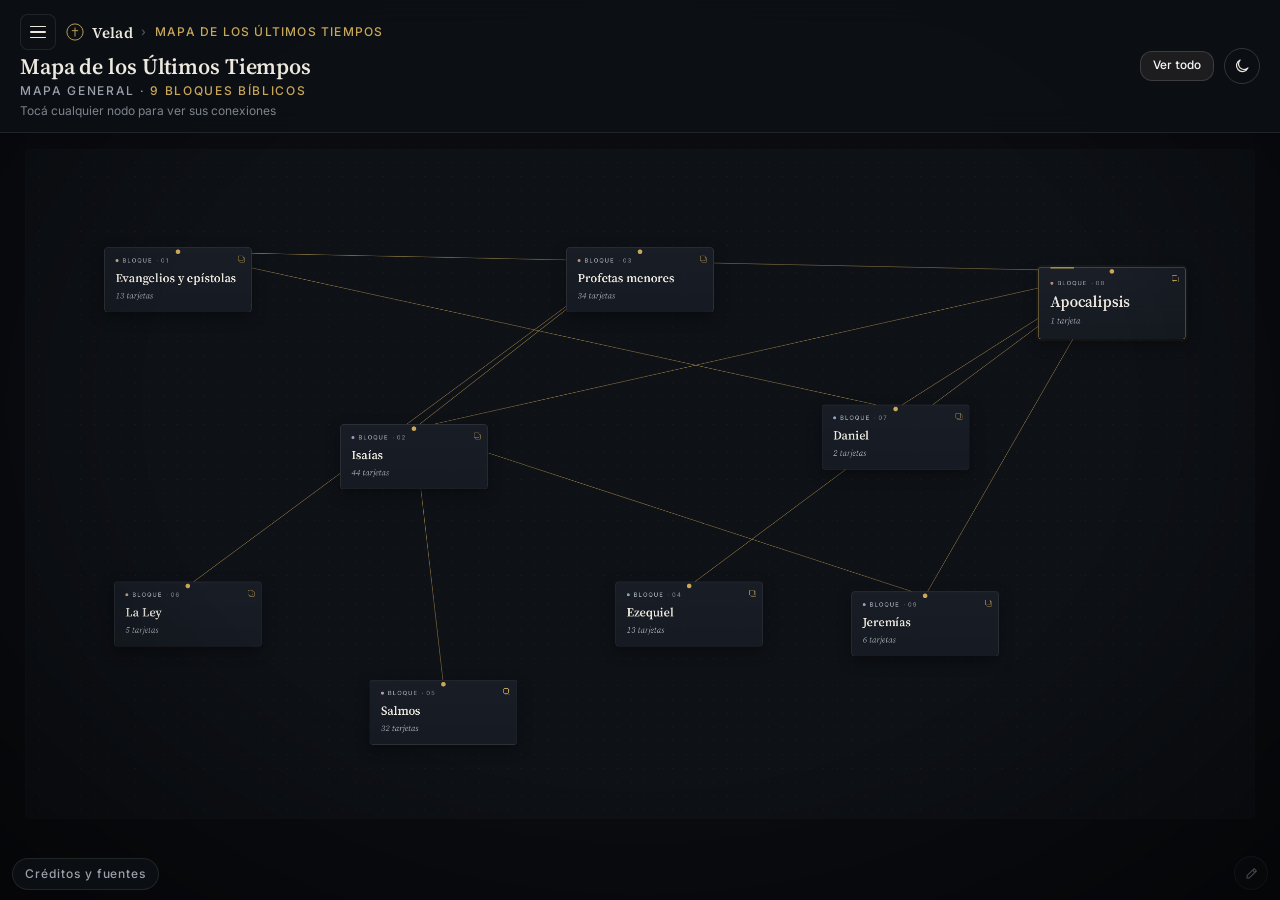
==== index.html @ 84522e18 "Tema medio en marrón suave" ====
<!DOCTYPE html><html lang="es"><head>
    <meta charset="utf-8"/>
    <meta name="viewport" content="width=device-width, initial-scale=1, viewport-fit=cover"/>
    <title>Velad: Mapa de los Últimos Tiempos</title>
    <meta name="description" content="Mapa de investigación bíblica de los últimos tiempos: Mateo 24, Daniel, Zacarías y Apocalipsis, con lugares, fotos e hilos que los conectan."/>
    <meta property="og:title" content="Velad: Mapa de los Últimos Tiempos"/>
    <meta property="og:description" content="Mapa de investigación bíblica de los últimos tiempos: Mateo 24, Daniel, Zacarías y Apocalipsis."/>
    <meta property="og:image" content="https://augustodichuk-misio.github.io/Velad/og.jpg"/>
    <meta property="og:type" content="website"/>
    <meta property="og:url" content="https://augustodichuk-misio.github.io/Velad/"/>
    <meta property="og:image:width" content="1200"/>
    <meta property="og:image:height" content="675"/>
    <meta name="twitter:card" content="summary_large_image"/>
    <meta name="twitter:title" content="Velad: Mapa de los Últimos Tiempos"/>
    <meta name="twitter:image" content="https://augustodichuk-misio.github.io/Velad/og.jpg"/>
    <link rel="preconnect" href="https://fonts.googleapis.com"/>
    <link rel="preconnect" href="https://fonts.gstatic.com" crossorigin=""/>
    <link rel="stylesheet" href="https://fonts.googleapis.com/css2?family=Geist:wght@400;500;600&amp;family=Geist+Mono:wght@400&amp;display=swap"/>
    <link rel="stylesheet" href="https://fonts.googleapis.com/css2?family=Source+Serif+4:ital,opsz,wght@0,8..60,400;0,8..60,600;1,8..60,400&amp;family=Inter:wght@400;500;600&amp;display=swap"/>
    <link rel="stylesheet" href="css/app.css?v=8"/>
    <link rel="stylesheet" href="css/edit.css?v=8"/>
  <script>try{var t=localStorage.getItem("velad-tema");if(t==="medio"||t==="claro")document.documentElement.setAttribute("data-velad",t);}catch(e){}</script>
  </head>
  <body>
    <img src="og.jpg" alt="Velad: Mapa de los Últimos Tiempos" width="1200" height="675" style="position:absolute;width:1px;height:1px;opacity:0;pointer-events:none;overflow:hidden;clip:rect(0 0 0 0)" aria-hidden="true"/>
    <div class="page" id="top">
      <main class="main">
        <header class="x-hud">
          <div class="x-hud__id">
            <div class="x-hud__row">
            <button class="x-burger" type="button" id="menu-btn" aria-label="Abrir menú" aria-expanded="false" aria-controls="menu"><span></span><span></span><span></span></button>
            <nav class="x-crumbs" id="crumbs" aria-label="Ruta de mapas"></nav>
            </div>
            <h1 id="exp-title">Los últimos tiempos</h1>
            <p class="x-hud__label" id="exp-label">Mapa general</p>
            <p class="x-hint">Tocá cualquier nodo para ver sus conexiones</p>
          </div>
          <div class="x-hud__act">
            <button class="btn" type="button" id="up" hidden="">↑ Subir</button>
            <div class="x-stack">
            <div class="x-switch" role="group" aria-label="Vista" id="vista" hidden="">
              <button class="x-vw" type="button" data-view="board" aria-pressed="true">Tablero</button>
              <button class="x-vw" type="button" data-view="route" aria-pressed="false">Recorrido</button>
            </div>
            </div>
            <button class="btn" type="button" id="leer" hidden="" aria-pressed="false">Desglose</button>
            <button class="btn" type="button" id="orden" hidden="" title="Volver las tarjetas a su lugar original">↺ Orden original</button>
            <button class="btn" type="button" id="reset">Ver todo</button>
            <button class="x-theme" type="button" id="tema" aria-label="Cambiar tema"></button>
          </div>
        </header>

        <div class="x-view" id="view" aria-label="Tablero de investigación: Mateo 24">
          <div class="x-board" id="board">
            <svg class="x-strings" id="strings" aria-hidden="true"></svg>
            <svg class="x-pins" id="pins" aria-hidden="true"></svg>
            <div class="x-set" id="set-gen" hidden=""></div>
          </div>
        </div>

        <section class="x-route" id="route" hidden="" aria-label="Recorrido geográfico">
          <div class="x-rmap" id="rmap">
            <svg class="x-geo" id="rgeo" aria-hidden="true" preserveAspectRatio="none"></svg>
            <svg class="x-ink" id="rink" aria-hidden="true"></svg>
            <p class="x-attr"><a href="https://www.openbible.info/geo/" rel="noopener" target="_blank">Ubicaciones: OpenBible.info · CC BY 4.0</a><span aria-hidden="true">·</span><button type="button" data-credits="">Créditos</button></p>
          </div>
          <article class="x-rcard" id="rcard" aria-live="polite">
            <div class="x-rcard__top">
              <p class="x-rcard__count" id="r-count">Parada 1 de 6</p>
              <div class="x-rdots" id="r-dots" aria-hidden="true"></div>
            </div>
            <div class="x-rcard__scroll" id="r-scroll">
              <figure class="x-rcard__fig" id="r-fig">
                <img data-k="templo_s.jpg" src="img/templo_s.jpg" alt="Maqueta del Segundo Templo en el Museo de Israel" hidden=""/>
                <img data-k="olivos_s.jpg" src="img/olivos_s.jpg" alt="Vista desde el Monte de los Olivos sobre el Monte del Templo" hidden=""/>
                <img data-k="pella_s.jpg" src="img/pella_s.jpg" alt="Ruinas de Pella, Jordania" hidden=""/>
                <img data-k="titus_s.jpg" src="img/titus_s.jpg" alt="Arco de Tito en Roma" hidden=""/>
                <img data-k="olivos2_s.jpg" src="img/olivos2_s.jpg" alt="Ladera del Monte de los Olivos" hidden=""/>
                <img data-k="ob_jerusalem.jpg" src="img/ob_jerusalem.jpg" alt="Vista aérea del Monte del Templo, Jerusalén" hidden=""/>
                <img data-k="ob_judea-1.jpg" src="img/ob_judea-1.jpg" alt="Serranía de los montes de Judea" hidden=""/>
                <img data-k="ob_mount-of-olives.jpg" src="img/ob_mount-of-olives.jpg" alt="Monte de los Olivos, Jerusalén" hidden=""/>
                <img data-k="ob_patmos.jpg" src="img/ob_patmos.jpg" alt="Skala, el puerto de Patmos" hidden=""/>
                <img data-k="ob_euphrates.jpg" src="img/ob_euphrates.jpg" alt="El río Éufrates" hidden=""/>
                <img data-k="ob_megiddo.jpg" src="img/ob_megiddo.jpg" alt="Tel Meguido sobre el valle de Jezreel" hidden=""/>
                <img data-k="ob_mount-zion.jpg" src="img/ob_mount-zion.jpg" alt="Monte Sion visto desde Abu Tor" hidden=""/>
                <img data-k="ob_babylon-1.jpg" src="img/ob_babylon-1.jpg" alt="Puerta de Ishtar de Babilonia en el Museo de Pérgamo" hidden=""/>
                <img data-k="ob_susa.jpg" src="img/ob_susa.jpg" alt="Fundamentos del palacio de Darío en Susa" hidden=""/>
                <img data-k="ob_persia.jpg" src="img/ob_persia.jpg" alt="Ruinas de Persépolis" hidden=""/>
                <img data-k="ob_greece.jpg" src="img/ob_greece.jpg" alt="Monte Olimpo, Grecia" hidden=""/>
                <img data-k="ob_tigris.jpg" src="img/ob_tigris.jpg" alt="El río Tigris" hidden=""/>
                <img data-k="ob_damascus.jpg" src="img/ob_damascus.jpg" alt="Muralla norte de la ciudadela de Damasco" hidden=""/>
                <img data-k="ob_tyre.jpg" src="img/ob_tyre.jpg" alt="Columnas antiguas en Al-Mina, Tiro" hidden=""/>
                <img data-k="ob_ashkelon.jpg" src="img/ob_ashkelon.jpg" alt="Puerta cananea de Ascalón" hidden=""/>
                <img data-k="ob_salt-sea.jpg" src="img/ob_salt-sea.jpg" alt="Orilla del Mar Muerto" hidden=""/>
                <figcaption id="r-cap"></figcaption>
              </figure>
              <div class="x-rcard__body">
                <h2 id="r-title"></h2>
                <p class="x-rcard__place" id="r-place"></p>
                <p class="x-rverse"><span id="r-text"></span><small id="r-ref"></small></p>
                <p class="x-rcard__note" id="r-note"></p>
                <a class="x-oblink" hidden="" href="https://www.openbible.info/geo/" id="r-ob" rel="noopener" target="_blank">Ficha OpenBible ↗</a>
                <button class="btn" type="button" id="r-extra" hidden="">Abrir La Venida</button>
              </div>
            </div>
            <div class="x-rcard__nav">
              <button class="btn" type="button" id="r-prev">← Anterior</button>
              <button class="btn" type="button" id="r-next">Siguiente →</button>
            </div>
          </article>
        </section>

        <button class="x-credlink" type="button" data-credits="">Créditos y fuentes</button>
        <nav class="x-mbar" id="mbar" aria-label="Navegación">
          <button type="button" id="mb-indice"><svg viewBox="0 0 24 24" aria-hidden="true"><path d="M5 6h14M5 12h14M5 18h9"/></svg><span>Índice</span></button>
          <button type="button" id="mb-buscar"><svg viewBox="0 0 24 24" aria-hidden="true"><circle cx="11" cy="11" r="6"/><path d="m20 20-4.5-4.5"/></svg><span>Buscar</span></button>
          <button type="button" id="mb-vista" hidden=""><svg viewBox="0 0 24 24" aria-hidden="true"><circle cx="6" cy="7" r="2"/><circle cx="18" cy="6" r="2"/><circle cx="12" cy="18" r="2"/><path d="M8 7l8-1M7 9l4 7M17 8l-4 8"/></svg><span>Tablero</span></button>
          <button type="button" id="mb-tema"><svg viewBox="0 0 24 24" aria-hidden="true"><circle cx="12" cy="12" r="7"/><path d="M12 5a7 7 0 0 0 0 14z" fill="currentColor"/></svg><span>Tema</span></button>
        </nav>
        <aside class="x-dossier x-credits" id="credits" aria-label="Créditos y fuentes" aria-hidden="true">
          <span class="x-handle"></span>
          <div class="x-dossier__bar">
            <p>Créditos y fuentes</p>
            <button class="btn x-close" type="button" id="credits-close" aria-label="Cerrar créditos">Cerrar ✕</button>
          </div>
          <div class="x-dossier__body">
            <h2>Créditos y fuentes</h2>
            <p class="fineprint"><b>Velad: Mapa de los Últimos Tiempos</b></p>
            <p class="fineprint">Ubicaciones: <a href="https://www.openbible.info/geo/" rel="noopener" target="_blank">OpenBible.info Bible Geocoding</a>, licencia <a href="https://creativecommons.org/licenses/by/4.0/" rel="noopener" target="_blank">Creative Commons Attribution 4.0</a>. Algunos datos geográficos provienen de OpenStreetMap. Las fotos son de Wikimedia Commons seleccionadas por OpenBible.info, cada una con su licencia:</p>
            <ul>
              <li><b>Jerusalén</b> · Godot13 · CC BY-SA 4.0 · <a href="https://commons.wikimedia.org/wiki/File:Jerusalem-2013(2)-Aerial-Temple_Mount-(south_exposure).jpg" rel="noopener" target="_blank">original ↗</a></li>
              <li><b>Montes de Judea</b> · Davidbena · CC BY-SA 4.0 · <a href="https://commons.wikimedia.org/wiki/File:Mountain_scenery_in_Judean_mountains.jpg" rel="noopener" target="_blank">original ↗</a></li>
              <li><b>Monte de los Olivos</b> · xiquinhosilva · CC BY 2.0 · <a href="https://commons.wikimedia.org/wiki/File:121296-Jerusalem-Mount-of-Olives_(27524566831).jpg" rel="noopener" target="_blank">original ↗</a></li>
              <li><b>Patmos</b> · IWYLLPA · CC BY-SA 3.0 · <a href="https://commons.wikimedia.org/wiki/File:Patmos_Skala_from_Near_Monastary_-_panoramio.jpg" rel="noopener" target="_blank">original ↗</a></li>
              <li><b>Río Éufrates</b> · Ferrus · dominio público · <a href="https://commons.wikimedia.org/wiki/File:Ferat_(Dîlok_-_Riha).jpg" rel="noopener" target="_blank">original ↗</a></li>
              <li><b>Tel Meguido</b> · Liorca · CC BY-SA 4.0 · <a href="https://commons.wikimedia.org/wiki/File:4.10.17-%D7%94%D7%A9%D7%A2%D7%A8_%D7%94%D7%A8%D7%90%D7%A9%D7%99_%D7%9E%D7%91%D7%98_%D7%9C%D7%9B%D7%99%D7%95%D7%95%D7%9F_%D7%93%D7%A8%D7%95%D7%9D.jpg" rel="noopener" target="_blank">original ↗</a></li>
              <li><b>Monte Sion</b> · Eman · CC0 · <a href="https://commons.wikimedia.org/wiki/File:MtZion_from_Abu_Tor.jpg" rel="noopener" target="_blank">original ↗</a></li>
              <li><b>Puerta de Ishtar (Babilonia)</b> · Radomir Vrbovsky · CC BY-SA 4.0 · <a href="https://commons.wikimedia.org/wiki/File:Ishtar_gate_in_Pergamon_museum_in_Berlin..jpg" rel="noopener" target="_blank">original ↗</a></li>
              <li><b>Susa</b> · Carole Raddato · CC BY-SA 2.0 · <a href="https://commons.wikimedia.org/wiki/File:The_foundations_of_the_Palace_of_Darius_the_Great,_Susa,_capital_of_Elam_and_of_the_Achaemenid_Empire,_Iran_(47686677532).jpg" rel="noopener" target="_blank">original ↗</a></li>
              <li><b>Persépolis</b> · Hadis Faghiri · CC BY 4.0 · <a href="https://commons.wikimedia.org/wiki/File:Persepolis_20190310_02.jpg" rel="noopener" target="_blank">original ↗</a></li>
              <li><b>Monte Olimpo (Grecia)</b> · George E. Koronaios · CC BY-SA 4.0 · <a href="https://commons.wikimedia.org/wiki/File:Mount_Olympus_on_October_10,_2020.jpg" rel="noopener" target="_blank">original ↗</a></li>
              <li><b>Río Tigris</b> · Dûrzan cîrano · CC BY-SA 3.0 · <a href="https://commons.wikimedia.org/wiki/File:Tigris_2015.jpg" rel="noopener" target="_blank">original ↗</a></li>
              <li><b>Damasco</b> · Dosseman · CC BY-SA 4.0 · <a href="https://commons.wikimedia.org/wiki/File:Damascus_road_along_northern_Citadel_wall_5588.jpg" rel="noopener" target="_blank">original ↗</a></li>
              <li><b>Tiro</b> · Vyacheslav Argenberg · CC BY 4.0 · <a href="https://commons.wikimedia.org/wiki/File:Remains_of_ancient_columns_at_Al_Mina_excavation_site,_Tyre,_Lebanon.jpg" rel="noopener" target="_blank">original ↗</a></li>
              <li><b>Ascalón</b> · Hanay · CC BY-SA 3.0 · <a href="https://commons.wikimedia.org/wiki/File:Ashkelon_%E2%80%93_The_Canaanite_city_gate_(1).JPG" rel="noopener" target="_blank">original ↗</a></li>
              <li><b>Mar Muerto</b> · Mujaddara · CC BY-SA 3.0 · <a href="https://commons.wikimedia.org/wiki/File:67_border_on_Dead_sea_-_panoramio.jpg" rel="noopener" target="_blank">original ↗</a></li>
            </ul>
            <p class="fineprint">Fotos adaptadas (redimensionadas). Citas bíblicas: Reina-Valera 1960.</p>
          </div>
        </aside>

        <aside class="x-dossier x-menu" id="menu" aria-label="Menú" aria-hidden="true">
          <span class="x-handle" aria-hidden="true"></span>
          <div class="x-dossier__bar">
            <p>Menú</p>
            <button class="btn x-close" type="button" id="menu-close" aria-label="Cerrar menú">Cerrar ✕</button>
          </div>
          <div class="x-menu__tabs" role="tablist">
            <button class="x-chip" type="button" role="tab" data-tab="buscar" aria-pressed="true">Buscar</button>
            <button class="x-chip" type="button" role="tab" data-tab="indice" aria-pressed="false">Índice de estudio</button>
          </div>
          <div class="x-dossier__body" id="menu-body">
            <section class="x-menu__pane" data-pane="buscar">
              <input class="x-search" id="q" type="search" placeholder="Capítulo, versículo, tema o palabra…" autocomplete="off" aria-label="Buscar en Velad"/>
              <p class="x-menu__hint" id="q-hint">Buscá por libro (Joel 2), cita (Mt 24:15), tema (abominación) o cualquier palabra de los desgloses.</p>
              <ol class="x-results" id="q-res"></ol>
            </section>
            <section class="x-menu__pane" data-pane="indice" hidden="">
              <button class="x-continue" type="button" id="seguir-leyendo" hidden=""><small>Seguir leyendo</small><b></b></button>
              <p class="x-menu__hint">Los 150 capítulos en el orden de estudio. Tocá uno para abrirlo con su desglose.</p>
              <ol class="x-index" id="indice"></ol>
            </section>
          </div>
        </aside>
        <aside class="x-dossier x-read" id="lectura" aria-label="Desglose del capítulo" aria-hidden="true">
          <span class="x-handle" aria-hidden="true"></span>
          <div class="x-dossier__bar">
            <p id="lectura-kicker">Desglose</p>
            <div class="x-lec-opts" role="group" aria-label="Opciones de lectura">
              <button class="x-chip" type="button" id="opt-seguir" aria-pressed="true" title="El tablero sigue tu lectura">Seguir</button>
              <button class="x-chip" type="button" id="opt-info" aria-pressed="true" title="Abrir la info de cada tarjeta mientras leés">Info</button>
            </div>
            <button class="btn x-close" type="button" id="lectura-close" aria-label="Ocultar desglose">Ocultar</button>
          </div>
          <div class="x-dossier__body" id="lectura-body"></div>
        </aside>
        <aside class="x-dossier" id="dossier" aria-label="Dossier del nodo" aria-hidden="true">
          <span class="x-handle"></span>
          <div class="x-dossier__bar">
            <p id="dossier-kicker">Dossier</p>
            <button class="btn x-close" type="button" id="close" aria-label="Cerrar dossier">Cerrar ✕</button>
          </div>
          <div class="x-dossier__body" id="dossier-body"></div>
        </aside>
      </main>
    </div>
    <script src="js/app.js?v=8"></script>
    <script src="js/edit.js?v=8"></script>
  </body></html>
---- css/app.css ----
/* Hark's design tokens and component styles. Each component's rules follow its @component comment. style-gates: data */

/* @component foundations */
:root {
  color-scheme: light dark;

  --text-primary: light-dark(#1d1d1f, #f5f5f7);         /* body text */
  --text-secondary: light-dark(#636366, #a1a1a6);       /* supporting grey text */
  --text-tertiary: light-dark(#1d1d1f4d, #f5f5f74d);    /* hollow dots, faint marks; never body text */
  --text-primary-on: light-dark(#f5f5f7, #1d1d1f);      /* text on --fill-primary */
  --text-secondary-on: light-dark(#aeaeb2, #5c5c60);    /* grey text on --fill-primary */
  --fill-primary: light-dark(#1d1d1f, #f5f5f7);         /* the strong fill: solid chips, the nav, the badge */
  --fill-primary-on: light-dark(#f5f5f7, #1d1d1f);      /* the page background */
  --fill-secondary: light-dark(#1d1d1f80, #f5f5f780);
  --fill-tertiary: light-dark(#e8e8ea, #2a2a2d);        /* the grey card, panel and row tint */
  --fill-segment: light-dark(#3a3a3c, #e2e2e4);         /* the nav's tab track */
  --fill-system-green: #00a665;                         /* status: done, ready */
  --fill-system-orange: #ff4d00;                        /* status: now, current */
  --fill-system-red: light-dark(#da2f35, #f1555b);      /* status: blocked, error */
  --transparent-primary: light-dark(#1d1d1f4d, #f5f5f74d);
  --stroke-primary: light-dark(#1d1d1f24, #f5f5f724);   /* strong hairline */
  --stroke-secondary: light-dark(#1d1d1f12, #f5f5f712); /* faint hairline between rows */
  --stroke-primary-on: light-dark(#f5f5f71a, #1d1d1f1a);
  --stroke-composer: light-dark(#f5f5f780, #1d1d1f80);  /* the callout's glass edge */
  --stroke-system-orange: #ff4d0026;
  --hover-wash: light-dark(#1d1d1f0d, #f5f5f70d);
  --hover-wash-primary-on: light-dark(#f9f9fa26, #1d1d1f14);

  /* The hero is light text over a dark photo in both themes. */
  --hero-surface: #161f39;
  --hero-text: #f5f5f7;
  --hero-text-muted: #f5f5f7cc;
  --hero-scrim-strong: rgb(22 31 57 / 0.78);
  --hero-scrim-soft: rgb(22 31 57 / 0.3);
  --hero-scrim-side: rgb(22 31 57 / 0.45);
  --hero-glass: rgb(22 31 57 / 0.42);
  --hero-glass-faint: rgb(22 31 57 / 0.35);
  --hero-glass-stroke: rgb(245 245 247 / 0.28);

  --mat-regular: light-dark(rgb(255 255 255 / 0.56), rgb(29 29 31 / 0.55));
  --mat-thin: light-dark(rgb(255 255 255 / 0.22), rgb(29 29 31 / 0.4));
  --mat-agent: light-dark(rgb(255 255 255 / 0.84), rgb(29 29 31 / 0.66));
  --mat-inverse: color-mix(in srgb, var(--fill-primary) 86%, transparent);  /* the nav: dark on light, light on dark */
  --hark-blur: blur(50px) saturate(1.6);
  --hark-shadow: 0 8px 40px #1d1d1f1f;

  --sans: "GT Standard", "GT Standard L", "Geist", -apple-system, BlinkMacSystemFont, "Helvetica Neue", sans-serif;
  --lh: 1.3;                                            /* every text style is 130% */
  --weight-light: 300;
  --weight-regular: 400;
  --weight-medium: 500;
  --weight-bold: 600;
  --size-caption: 12px;                                 /* the smallest text allowed */
  --size-meta: 13px;
  --size-small: 14px;
  --size-body: 15px;
  --size-prose: 16px;
  --size-heading: 20px;
  --size-figure: clamp(24px, 3vw, 32px);
  --size-title: clamp(26px, 3vw, 32px);
  --size-display: clamp(34px, 5vw, 48px);
  --size-lede: clamp(16px, 1.7vw, 20px);

  --type-caption: var(--weight-regular) var(--size-caption)/var(--lh) var(--sans);
  --type-tag: var(--weight-medium) var(--size-caption)/var(--lh) var(--sans);
  --type-small: var(--weight-regular) var(--size-small)/var(--lh) var(--sans);
  --type-label: var(--weight-medium) var(--size-small)/var(--lh) var(--sans);
  --type-body: var(--weight-regular) var(--size-body)/var(--lh) var(--sans);
  --type-body-strong: var(--weight-medium) var(--size-body)/var(--lh) var(--sans);
  --type-heading: var(--weight-medium) var(--size-heading)/var(--lh) var(--sans);
  --type-lede: var(--weight-medium) var(--size-lede)/var(--lh) var(--sans);
  --type-figure: var(--weight-regular) var(--size-figure)/var(--lh) var(--sans);
  --type-title: var(--weight-regular) var(--size-title)/var(--lh) var(--sans);
  --type-display: var(--weight-medium) var(--size-display)/var(--lh) var(--sans);
  --type-numeral: var(--weight-regular) 48px/1 var(--sans);

  --r-s: 12px;
  --r-m: 16px;
  --r-l: 24px;
  --r-xl: 32px;
  --r-pill: 100px;

  --ease-out: cubic-bezier(0.23, 1, 0.32, 1);
  --dur-quick: 160ms;
  --dur-draw: 1400ms;

  --page-max: 1120px;
  --gutter: clamp(16px, 3vw, 32px);                     /* the page's side padding */
  --tap: 44px;                                          /* the smallest touch target */
}
:root[data-theme="light"] { color-scheme: light; }
:root[data-theme="dark"] { color-scheme: dark; }

* { box-sizing: border-box; }
html { -webkit-text-size-adjust: 100%; scroll-behavior: smooth; }
@media (prefers-reduced-motion: reduce) { html { scroll-behavior: auto; } }

body {
  margin: 0;
  background: var(--fill-primary-on);
  color: var(--text-primary);
  font: var(--type-body);
  -webkit-font-smoothing: antialiased;
  overflow-x: hidden;
}

img { max-width: 100%; display: block; }
figure { margin-inline: 0; }
a { color: inherit; }
b, strong { font-weight: var(--weight-bold); }
p { margin: 0; text-wrap: pretty; }
h1, h2, h3 { margin: 0; text-wrap: balance; }
small { font-size: max(var(--size-caption), 0.85em); }
.sub { color: var(--text-secondary); }

:focus-visible { outline: 2px solid var(--fill-primary); outline-offset: 3px; border-radius: 6px; }

/* @component page */
.page {
  max-width: var(--page-max);
  margin: 0 auto;
  padding-inline: var(--gutter);
  padding-block: 12px 40px;
  display: grid;
  grid-template-columns: minmax(0, 1fr);
  gap: 16px;
}
.main { display: grid; grid-template-columns: minmax(0, 1fr); gap: 16px; min-width: 0; }

.glass {
  background: var(--mat-inverse);
  -webkit-backdrop-filter: var(--hark-blur);
  backdrop-filter: var(--hark-blur);
  border: 1px solid var(--stroke-primary-on);
}
.nav {
  position: sticky;
  top: calc(env(safe-area-inset-top, 0px) + 12px);
  z-index: 20;
  justify-self: center;
  max-width: 100%;
  display: flex;
  align-items: center;
  gap: 6px;
  padding: 5px;
  border-radius: var(--r-pill);
  box-shadow: var(--hark-shadow);
}
.nav :focus-visible { outline-color: var(--fill-primary-on); }
.seg {
  display: flex;
  min-width: 0;
  overflow-x: auto;
  scrollbar-width: none;
  border-radius: var(--r-pill);
  background: var(--fill-segment);
}
.seg::-webkit-scrollbar { display: none; }
.seg a {
  flex: none;
  padding: 8px 14px;
  border-radius: var(--r-pill);
  font: var(--type-label);
  color: var(--text-secondary-on);
  text-decoration: none;
  white-space: nowrap;
}
.seg a:hover { color: var(--text-primary-on); }
/* The active tab carries its own fill so its text is measured against it. */
.seg a[aria-current="true"] { background: var(--fill-primary-on); color: var(--text-primary); }
.theme-btn {
  flex: none;
  width: 36px; height: 36px;
  display: grid;
  place-items: center;
  border: 0;
  border-radius: 50%;
  background: var(--hover-wash-primary-on);
  color: var(--text-primary-on);
  cursor: pointer;
}
.theme-btn:hover { box-shadow: inset 0 0 0 100px var(--hover-wash-primary-on); }
.theme-btn::before { content: ""; width: 14px; height: 14px; border-radius: 50%; box-shadow: inset 0 0 0 1.5px currentColor; background: linear-gradient(to right, light-dark(currentColor, transparent) 50%, light-dark(transparent, currentColor) 50%); }
@media (max-width: 599px) {
  .seg a { display: flex; align-items: center; min-height: var(--tap); }
  .theme-btn { width: var(--tap); height: var(--tap); }
}

/* @component footer */
.foot {
  display: flex;
  flex-wrap: wrap;
  align-items: center;
  justify-content: space-between;
  gap: 16px 24px;
  padding-top: 24px;
  border-top: 1px solid var(--stroke-secondary);
  font-size: var(--size-small);
  color: var(--text-secondary);
}
.foot strong { color: var(--text-primary); }
.foot nav { display: flex; flex-wrap: wrap; gap: 6px; }
.foot nav a {
  padding: 6px 12px;
  border-radius: var(--r-pill);
  background: var(--fill-tertiary);
  color: var(--text-primary);
  font: var(--type-tag);
  text-decoration: none;
}
.foot nav a:hover { box-shadow: inset 0 0 0 100px var(--hover-wash); }
.badge {
  display: inline-flex;
  align-items: center;
  gap: 10px;
  padding: 12px 16px;
  border-radius: var(--r-xl);
  background: var(--fill-primary);
  color: var(--text-primary-on);
  box-shadow: var(--hark-shadow);
  font: var(--weight-medium) var(--size-body)/1.1 var(--sans);
  text-decoration: none;
}
.badge:hover { box-shadow: var(--hark-shadow), inset 0 0 0 100px var(--hover-wash-primary-on); }
.hark-mark { display: inline-grid; place-items: center; }
.hark-mark svg { display: block; }
@media (max-width: 599px) {
  .foot nav a { display: inline-flex; align-items: center; min-height: var(--tap); min-width: var(--tap); }
  .badge { min-height: var(--tap); }
}

/* @component chip */
.chip {
  display: inline-flex;
  align-items: center;
  gap: 6px;
  padding: 4px 10px 4px 8px;
  border-radius: var(--r-pill);
  font: var(--type-tag);
  max-width: 100%;
  background: var(--fill-tertiary);
  color: var(--text-secondary);
  vertical-align: middle;
}
.chip::before {
  content: "";
  width: 7px; height: 7px;
  border-radius: 50%;
  flex: none;
  box-shadow: inset 0 0 0 1.5px var(--text-tertiary);
}
.chip--solid { background: var(--fill-primary); color: var(--text-primary-on); }
.chip--solid::before { background: var(--fill-system-green); box-shadow: none; }
td .chip { white-space: nowrap; }
/* @component dot */
.dot {
  display: inline-flex;
  align-items: center;
  gap: 6px;
  margin-top: 4px;
  font: var(--type-tag);
  color: var(--text-primary);
}
.dot::before { content: ""; width: 7px; height: 7px; border-radius: 50%; background: var(--fill-system-green); }
tbody th .dot { display: flex; width: fit-content; }
/* @component pill */
.pill {
  display: inline-block;
  padding: 1px 8px;
  border-radius: var(--r-pill);
  background: var(--fill-tertiary);
  color: var(--text-secondary);
  font: var(--type-tag);
  white-space: normal;
  vertical-align: 1px;
}
/* @component button, link and links */
.btn {
  display: inline-flex;
  align-items: center;
  gap: 6px;
  min-height: 30px;
  padding: 5px 12px;
  border-radius: var(--r-s);
  background: var(--fill-primary-on);
  color: var(--text-primary);
  border: 1px solid var(--stroke-primary);
  font: var(--type-tag);
  text-decoration: none;
  max-width: 100%;
  transition: box-shadow var(--dur-quick) ease;
}
.btn:hover { box-shadow: inset 0 0 0 100px var(--hover-wash); }
.btn[target="_blank"]::after { content: "\2197"; font-size: 11px; color: var(--text-secondary); }
.link {
  color: var(--text-primary);
  text-decoration: underline;
  text-decoration-color: var(--stroke-primary);
  text-underline-offset: 3px;
  max-width: 100%;
  overflow-wrap: anywhere;
}
.link:hover { text-decoration-color: currentColor; }
.links { display: flex; flex-wrap: wrap; gap: 8px; }
@media (pointer: coarse), (max-width: 599px) { .btn { min-height: var(--tap); padding-inline: 14px; } }
@media (max-width: 599px) {
  .link { display: inline-flex; align-items: center; min-width: var(--tap); min-height: var(--tap); margin: -13px 0; vertical-align: middle; }
}
/* @component text and fineprint */
.prose { display: grid; gap: 12px; max-width: 68ch; font-size: var(--size-prose); }
.fineprint { font-size: var(--size-small); color: var(--text-secondary); max-width: 70ch; }
/* @component hero */
.hero {
  position: relative;
  min-height: clamp(460px, 64vh, 660px);
  border-radius: var(--r-xl);
  overflow: hidden;
  display: flex;
  align-items: flex-end;
  color: var(--hero-text);
  isolation: isolate;
  box-shadow: var(--hark-shadow);
  background: var(--hero-surface);
}
/* Without a photo the hero is as tall as its copy, so the callout sits beside the copy instead of over it. */
.hero:not(:has(.hero__img)) { min-height: 0; background: var(--hero-surface) center / cover no-repeat; }
.hero:not(:has(.hero__img))::after { background: linear-gradient(to right, var(--hero-scrim-side) 0%, transparent 60%); }
@media (min-width: 761px) {
  .hero:not(:has(.hero__img)) > .callout { position: static; flex: none; align-self: flex-start; margin: clamp(16px, 2.4vw, 24px) clamp(16px, 2.4vw, 24px) clamp(16px, 2.4vw, 24px) auto; }
}
.hero__img {
  position: absolute;
  inset: 0;
  width: 100%;
  height: 100%;
  object-fit: cover;
  object-position: 40% 60%;
  z-index: -2;
}
.hero::after {
  content: "";
  position: absolute;
  inset: 0;
  z-index: -1;
  background:
    linear-gradient(to top, var(--hero-scrim-strong) 0%, var(--hero-scrim-soft) 42%, transparent 66%),
    linear-gradient(to right, var(--hero-scrim-side) 0%, transparent 60%);
}
.hero__copy {
  display: grid;
  gap: 14px;
  max-width: 40rem;
  padding: clamp(24px, 4vw, 48px);
  padding-bottom: clamp(28px, 3.4vw, 44px);
}
.hero__eyebrow {
  justify-self: start;
  padding: 6px 12px;
  border-radius: var(--r-pill);
  background: var(--hero-glass);
  border: 1px solid var(--hero-glass-stroke);
  -webkit-backdrop-filter: var(--hark-blur);
  backdrop-filter: var(--hark-blur);
  font: var(--type-label);
}
.hero h1 { font: var(--type-display); letter-spacing: 0; }
.hero h1 em { font-style: normal; }
.hero__sub { font: var(--type-lede); max-width: 34ch; }
.hero__meta { font-size: var(--size-small); color: var(--hero-text-muted); }
.hero__credit {
  position: absolute;
  right: clamp(20px, 3vw, 32px);
  bottom: 16px;
  padding: 4px 10px;
  border-radius: var(--r-pill);
  background: var(--hero-glass-faint);
  -webkit-backdrop-filter: var(--hark-blur);
  backdrop-filter: var(--hark-blur);
  font: var(--type-caption);
  color: var(--hero-text-muted);
}
.hero > .callout {
  position: absolute;
  top: clamp(16px, 2.4vw, 24px);
  right: clamp(16px, 2.4vw, 24px);
  width: min(320px, calc(100% - 32px));
}
@media (max-width: 760px) {
  .hero { flex-direction: column; justify-content: flex-end; align-items: stretch; min-height: 0; }
  .hero__img { object-position: 22% 50%; }
  .hero__copy { padding-top: 260px; padding-bottom: 28px; }
  .hero:not(:has(.hero__img)) .hero__copy { padding-top: clamp(24px, 4vw, 48px); }
  .hero__credit { top: 16px; right: 16px; bottom: auto; }
  .hero > .callout { position: static; width: auto; margin: 0 12px 12px; }
}
/* @component callout */
.callout {
  max-width: 420px;
  display: grid;
  gap: 10px;
  padding: 16px 18px 18px;
  border-radius: var(--r-l);
  background: var(--mat-agent);
  -webkit-backdrop-filter: var(--hark-blur);
  backdrop-filter: var(--hark-blur);
  border: 1px solid var(--stroke-composer);
  box-shadow: var(--hark-shadow);
  color: var(--text-primary);
  font-size: var(--size-small);
}
.callout__head { display: flex; align-items: center; gap: 8px; color: var(--text-secondary); font-weight: var(--weight-medium); }
.callout__head svg { color: var(--text-primary); }
.callout__lead { font-size: var(--size-body); }
.callout .fineprint { font-size: var(--size-caption); }
.callout .btn { justify-self: start; }
/* @component stats */
.stats { display: grid; grid-auto-flow: column; grid-auto-columns: minmax(0, 1fr); padding-top: 8px; }
.stat {
  display: grid;
  grid-template-rows: 1fr auto;
  gap: 4px;
  padding: 12px 24px;
  border-left: 1px solid var(--stroke-secondary);
}
.stat:first-child { border-left: 0; padding-left: 0; }
.stat__fig { font: var(--type-figure); font-variant-numeric: tabular-nums; }
.stat__label { font-size: var(--size-small); color: var(--text-secondary); }
@media (max-width: 760px) {
  .stats { grid-auto-flow: row; grid-template-columns: auto minmax(0, 1fr); column-gap: 12px; padding-top: 0; }
  .stat { grid-column: 1 / -1; grid-template-columns: subgrid; align-items: baseline; gap: 12px; padding: 14px 0; border-left: 0; border-top: 1px solid var(--stroke-secondary); }
  .stat:first-child { border-top: 0; }
}
/* @component section */
.section {
  padding-block: clamp(40px, 6vw, 72px) clamp(16px, 2vw, 24px);
  border-top: 1px solid var(--stroke-secondary);
  scroll-margin-top: calc(env(safe-area-inset-top, 0px) + 72px); /* Clears the sticky .nav: its top offset plus its tallest height, 56px. */
  min-width: 0;
}
.section > * + * { margin-top: clamp(20px, 2.4vw, 28px); }
.section > .head + * { margin-top: 0; }
.head {
  display: grid;
  grid-template-columns: minmax(0, 1.65fr) minmax(0, 1fr);
  gap: 10px 40px;
  align-items: end;
  margin-bottom: clamp(24px, 3vw, 36px);
}
.head__eyebrow { grid-column: 1 / -1; font: var(--type-label); color: var(--text-secondary); }
.head h2 { font: var(--type-title); }
.head__sub { justify-self: end; font-size: var(--size-body); color: var(--text-secondary); max-width: 44ch; text-align: right; }
@media (max-width: 900px) { .head { grid-template-columns: 1fr; } .head__sub { justify-self: start; text-align: left; } }
/* @component table */
.table-wrap { margin-inline: -12px; padding-inline: 12px; overflow-x: auto; }
table { width: 100%; border-collapse: collapse; font: var(--type-small); font-variant-numeric: tabular-nums; }
caption { text-align: left; font: var(--type-caption); color: var(--text-secondary); padding: 0 0 10px; }
th, td { text-align: left; vertical-align: top; padding: 12px; border-bottom: 1px solid var(--stroke-secondary); }
th:first-child, td:first-child { padding-left: 0; }
th:last-child, td:last-child { padding-right: 0; }
thead th {
  font: var(--type-tag);
  color: var(--text-secondary);
  border-bottom-color: var(--stroke-primary);
  padding-top: 0;
  padding-bottom: 8px;
  white-space: nowrap;
}
tbody th { font-weight: var(--weight-bold); }
tbody tr:last-child > * { border-bottom: 0; }
.rowhead { white-space: nowrap; }
td small, th small { display: block; font: var(--type-caption); color: var(--text-secondary); margin-top: 2px; }
td.num { font-weight: var(--weight-bold); white-space: nowrap; }
td.num small { white-space: normal; }
.muted { color: var(--text-secondary); }
tr.is-highlight > * { background: var(--fill-tertiary); }
tr.is-highlight > :first-child { box-shadow: -12px 0 var(--fill-tertiary); }
tr.is-highlight > :last-child { box-shadow: 12px 0 var(--fill-tertiary); }
.after-table { margin-top: 20px; padding-inline: 12px; }
@media (max-width: 599px) {
  .table-wrap table, .table-wrap tbody, .table-wrap tr, .table-wrap th, .table-wrap td { display: block; }
  .table-wrap thead { display: none; }
  .table-wrap caption { display: block; text-align: left; }
  .table-wrap tbody tr { padding: 12px 0; border-bottom: 1px solid var(--stroke-secondary); }
  .table-wrap tbody tr.is-highlight { margin-inline: -12px; padding-inline: 12px; background: var(--fill-tertiary); }
  .table-wrap tbody tr.is-highlight > * { background: none; box-shadow: none; }
  .table-wrap tbody tr > * { border-bottom: 0; padding: 2px 0; }
  .table-wrap tbody td.is-empty { display: none; }
  .table-wrap tbody td[data-label] { display: grid; grid-template-columns: minmax(0, 8em) minmax(0, 1fr); column-gap: 12px; }
  .table-wrap tbody td[data-label]::before { content: attr(data-label) " "; color: var(--text-secondary); font-size: var(--size-caption); }
  .rowhead { white-space: normal; }
}
/* @component compare */
.compare { margin-inline: -12px; overflow-x: auto; scroll-snap-type: x mandatory; }
.compare table { table-layout: fixed; min-width: calc(var(--compare-cols, 3) * 200px); }
.compare th, .compare td { scroll-snap-align: start; padding-inline: 12px; }
.compare thead th { font: var(--type-body-strong); color: var(--text-primary); white-space: normal; padding-top: 0; padding-bottom: 14px; border-bottom-color: var(--stroke-secondary); }
/* On light tiles a white product backdrop blends into the grey. */
.compare__media { position: relative; display: grid; grid-template: minmax(0, 1fr) / minmax(0, 1fr); place-items: center; width: 100%; aspect-ratio: 4 / 3; max-height: 240px; margin: 0 0 12px; padding: 16px; border-radius: var(--r-m); background: var(--fill-tertiary); }
.compare__media img { max-width: 100%; max-height: 100%; mix-blend-mode: multiply; }
.compare thead th > .chip { display: flex; width: fit-content; margin-top: 8px; }
.compare:has(.compare__media) thead th:not(:has(.compare__media))::before { content: ""; display: block; width: 100%; aspect-ratio: 4 / 3; max-height: 240px; margin-bottom: 12px; border-radius: var(--r-m); background: var(--fill-tertiary); }
:root[data-theme="dark"] .compare__media img { mix-blend-mode: normal; border-radius: var(--r-s); }
@media (prefers-color-scheme: dark) { :root:not([data-theme="light"]) .compare__media img { mix-blend-mode: normal; border-radius: var(--r-s); } }
/* The header column shrinks to nothing on screen but stays in the table, so screen readers keep each value's row header. */
.js .compare tbody th[scope="row"], .js .compare thead td:first-child { width: 0; padding: 0; border: 0; overflow: hidden; clip-path: inset(50%); white-space: nowrap; }
.js .compare td[data-label]::before { content: attr(data-label); content: attr(data-label) / ""; display: block; margin-bottom: 4px; font: var(--type-caption); color: var(--text-secondary); }
@media (max-width: 599px) { .compare table { min-width: calc(var(--compare-cols, 3) * 68vw); } }
/* @component steps */
.step {
  display: grid;
  grid-template-columns: 112px minmax(0, 1fr) minmax(220px, 0.78fr);
  gap: 16px 28px;
  padding: 28px 0;
  border-bottom: 1px solid var(--stroke-secondary);
}
.step > * { min-width: 0; }
.steps > .step:last-child { border-bottom: 0; }
.step p + p { margin-top: 8px; }
.step__num { font: var(--type-numeral); color: var(--text-primary); font-variant-numeric: tabular-nums; }
.step__eyebrow { margin-top: 8px; font: var(--type-label); color: var(--text-secondary); }
.step h3 { font: var(--type-heading); margin-bottom: 12px; }
.step__pills { list-style: none; margin: 0 0 14px; padding: 0; display: flex; flex-wrap: wrap; gap: 6px; }
.step__pills li {
  padding: 4px 10px;
  border-radius: var(--r-pill);
  border: 1px solid var(--stroke-primary);
  font-size: var(--size-meta);
  color: var(--text-secondary);
  max-width: 100%;
}
.step__pills b { color: var(--text-primary); font-weight: var(--weight-bold); }
.step__panel {
  align-self: start;
  margin: 0;
  padding: 16px 18px;
  border-radius: var(--r-m);
  background: var(--fill-tertiary);
  font-size: var(--size-small);
}
.step__panel dt { font-size: var(--size-caption); color: var(--text-secondary); margin-bottom: 2px; }
.step__panel dd { margin: 0 0 12px; }
.step__panel dd:last-child { margin-bottom: 0; }
.step__panel .fineprint { display: block; margin-top: 6px; font-size: var(--size-caption); }
.step__panel .btn { margin-top: 8px; }
.step__figure { grid-column: 2 / span 2; margin: 0; }
.step__figure img { width: 100%; height: clamp(200px, 26vw, 320px); object-fit: cover; border-radius: var(--r-m); }
.step__figure figcaption { font-size: var(--size-caption); color: var(--text-secondary); padding-top: 10px; }
@media (min-width: 901px) {
  .step:not(:has(> .step__panel)) { grid-template-columns: 112px minmax(0, 1fr); }
  .step:not(:has(> .step__panel)) > .step__figure { grid-column: 2; }
}
@media (max-width: 900px) {
  .step { grid-template-columns: minmax(0, 1fr); gap: 14px; }
  .step__figure { grid-column: 1; }
  .step__intro { display: flex; align-items: baseline; gap: 14px; }
  .step__num { font-size: 40px; }
  .step__eyebrow { margin-top: 0; }
}
/* @component checklist */
.checklist { display: grid; grid-template-columns: minmax(0, 1.4fr) auto minmax(0, 1fr); column-gap: 20px; list-style: none; margin: 0; padding: 0; }
.checklist:not(:has(.checklist__note)) { grid-template-columns: minmax(0, 1fr) auto; }
.checklist > li {
  display: grid;
  grid-column: 1 / -1;
  grid-template-columns: subgrid;
  row-gap: 8px;
  align-items: center;
  padding: 14px 0;
  border-bottom: 1px solid var(--stroke-secondary);
}
.checklist > li:last-child { border-bottom: 0; }
.checklist__item { grid-column: 1; font-weight: var(--weight-bold); }
.checklist > li > .chip { grid-column: 2; justify-self: start; }
.checklist:not(:has(.checklist__note)) > li > .chip { justify-self: end; }
.checklist__item small { display: block; font-weight: var(--weight-regular); font-size: var(--size-caption); color: var(--text-secondary); margin-top: 2px; }
.checklist__note { grid-column: 3; font-size: var(--size-small); color: var(--text-secondary); }
.checklist > li.is-done .checklist__item { text-decoration: line-through; text-decoration-color: var(--text-tertiary); }
@media (max-width: 760px) {
  .checklist { grid-template-columns: minmax(0, 1fr) auto; }
  .checklist > li > .chip { justify-self: end; }
  .checklist__note { grid-column: 1 / -1; }
}
/* @component breakdown */
.breakdown { max-width: 720px; }
@media (min-width: 901px) { .section > .breakdown, .section > .aside { max-width: calc((100% - 40px) * 1.65 / 2.65); } }
.breakdown dl { margin: 0; }
.breakdown .row {
  display: flex;
  align-items: baseline;
  justify-content: space-between;
  gap: 16px;
  padding: 14px 0;
  border-bottom: 1px solid var(--stroke-secondary);
}
.breakdown dt { font-size: var(--size-body); }
.breakdown dt small { display: block; color: var(--text-secondary); font-size: var(--size-meta); margin-top: 2px; }
.breakdown dd { margin: 0; font-weight: var(--weight-bold); font-size: var(--size-body); white-space: nowrap; font-variant-numeric: tabular-nums; }
.breakdown .row--total {
  margin-top: -1px;
  padding: 18px 0 0;
  border-top: 1px solid var(--stroke-primary);
  border-bottom: 0;
  flex-wrap: wrap;
  align-items: baseline;
}
.breakdown .row--total dt { font: var(--type-body-strong); }
.breakdown .row--total dd { font: var(--type-figure); white-space: normal; }
.breakdown .fineprint { margin-top: 16px; }
/* @component pair */
.pair { display: grid; grid-template-columns: repeat(2, minmax(0, 1fr)); gap: clamp(20px, 3vw, 40px); align-items: start; }
.pair:has(> :is(.callout, .aside):last-child) { grid-template-columns: minmax(0, 1.65fr) minmax(0, 1fr); column-gap: 40px; }
.pair > .callout { max-width: none; }
@media (max-width: 760px) { .pair, .pair:has(> :is(.callout, .aside):last-child) { grid-template-columns: minmax(0, 1fr); } }
/* @component timeline */
.timeline { display: grid; grid-template-columns: 210px minmax(0, 1fr) auto; column-gap: 28px; list-style: none; margin-inline: 0; margin-bottom: 0; padding: 0; }
.timeline > li {
  display: grid;
  grid-column: 1 / -1;
  grid-template-columns: subgrid;
  row-gap: 8px;
  align-items: start;
  padding: 18px 0;
  border-bottom: 1px solid var(--stroke-secondary);
}
.timeline > li:first-child { padding-top: 0; }
.timeline > li:last-child { border-bottom: 0; padding-bottom: 0; }
.timeline__when { display: flex; align-items: baseline; gap: 12px; font-weight: var(--weight-bold); }
.timeline__when::before {
  content: "";
  width: 8px; height: 8px;
  flex: none;
  border-radius: 50%;
  box-shadow: inset 0 0 0 1.5px var(--text-tertiary);
  transform: translateY(-1px);
}
.timeline > li.is-current .timeline__when::before { background: var(--fill-system-orange); box-shadow: 0 0 0 4px var(--stroke-system-orange); }
.timeline > li > p:has(> .chip:only-child) { justify-self: end; }
.timeline__what ul { margin: 0; padding-left: 18px; }
.timeline__what li { margin-bottom: 4px; }
.timeline__what li:last-child { margin-bottom: 0; }
.timeline__what p + p { margin-top: 6px; }
@media (max-width: 900px) {
  .timeline { grid-template-columns: minmax(0, 1fr); }
  .timeline > li > p:has(> .chip:only-child) { justify-self: start; }
  .timeline__what, .timeline > li > p:last-child { padding-left: 20px; }
}
/* @component cards */
.cards { display: grid; grid-template-columns: repeat(auto-fit, minmax(min(100%, 260px), 1fr)); gap: 16px; }
.cards:has(> :nth-child(4):last-child) { grid-template-columns: repeat(2, minmax(0, 1fr)); }
.cards > div { padding: 22px 24px; border-radius: var(--r-m); background: var(--fill-tertiary); }
.cards h3 { font: var(--type-heading); margin-bottom: 10px; }
.cards ul { margin: 0; padding: 0; list-style: none; }
.cards li { padding: 10px 0; border-bottom: 1px solid var(--stroke-secondary); }
.cards li:last-child { border-bottom: 0; padding-bottom: 0; }
.cards__media { display: grid; grid-template: minmax(0, 1fr) / minmax(0, 1fr); place-items: center; aspect-ratio: 4 / 3; max-height: 220px; margin: 0 0 14px; padding: 12px; border-radius: var(--r-s); background: var(--fill-primary-on); }
.cards__media img { max-width: 100%; max-height: 100%; mix-blend-mode: multiply; }
:root[data-theme="dark"] .cards__media img { mix-blend-mode: normal; }
@media (prefers-color-scheme: dark) { :root:not([data-theme="light"]) .cards__media img { mix-blend-mode: normal; } }
.cards .quote { font: var(--type-heading); margin-bottom: 8px; text-wrap: balance; }
@media (max-width: 900px) { .cards { grid-template-columns: 1fr; } }
@media (max-width: 760px) { .cards:has(> :nth-child(4):last-child) { grid-template-columns: minmax(0, 1fr); } }
/* @component aside */
.aside {
  max-width: 62ch;
  padding: 20px 22px;
  border: 1.5px dashed var(--stroke-primary);
  border-radius: var(--r-m);
}
.aside h3 { font: var(--type-heading); margin-bottom: 6px; }
/* @component chart */
.chart { margin-bottom: 8px; padding: 20px 20px 12px; border-radius: var(--r-m); background: var(--fill-tertiary); overflow-x: auto; }
.chart__cap { font-size: var(--size-caption); color: var(--text-secondary); margin-bottom: 12px; }
.chart svg { width: 100%; height: auto; display: block; }
.pf-grid { stroke: var(--stroke-primary); stroke-width: 1; }
.pf-line { stroke: var(--fill-primary); stroke-width: 2.4; fill: none; stroke-linejoin: round; stroke-linecap: round; }
.pf-fill { fill: var(--fill-primary); opacity: 0.07; }
.pf-dot { fill: var(--fill-primary-on); stroke: var(--fill-primary); stroke-width: 2; }
.pf-alt { fill: var(--text-primary); font: var(--weight-bold) var(--size-body) var(--sans); text-anchor: middle; }
.pf-name { fill: var(--text-secondary); font: var(--weight-medium) var(--size-meta) var(--sans); text-anchor: middle; }
.pf-num { fill: var(--text-tertiary); font: var(--weight-medium) var(--size-meta) var(--sans); text-anchor: middle; }
.pf-axis { fill: var(--text-secondary); font: var(--weight-regular) var(--size-caption) var(--sans); }
.js .chart:not(.is-in) .pf-line { stroke-dasharray: 1400; stroke-dashoffset: 1400; }
.js .chart.is-in .pf-line { stroke-dasharray: 1400; stroke-dashoffset: 0; transition: stroke-dashoffset var(--dur-draw) var(--ease-out) 120ms; }
@media (prefers-reduced-motion: reduce) { .js .chart .pf-line { stroke-dasharray: none; stroke-dashoffset: 0; transition: none; } }
/* @component figure */
.band { margin-inline: 0; margin-bottom: 0; }
.band img { width: 100%; height: clamp(240px, 40vw, 520px); object-fit: cover; border-radius: var(--r-xl); }
.band figcaption { font-size: var(--size-caption); color: var(--text-secondary); padding: 10px 4px 0; }
.is-portrait img { width: auto; max-width: 100%; height: clamp(320px, 48vw, 560px); }
.hero:not(:has(.hero__img)) { background-image: url("../img/hero-bg.webp"); }
      /* Research-map scene: a fixed dark archive palette in any theme */
      :root {
        --x-serif: "Source Serif 4", "Cormorant Garamond", Georgia, "Times New Roman", serif;
        --x-sans: "Inter", system-ui, -apple-system, "Segoe UI", Roboto, sans-serif;
        --x-ink-rgb: 231 227 218;
        --x-gold-rgb: 201 167 90;
        --x-bg-rgb: 14 17 22;
        --x-muted-rgb: 154 161 171;
        --x-shade-rgb: 0 0 0;
        --x-shade-k: 1;
        --x-card-top: #181d26;
        --x-hl-a: #1a1f28;
        --x-hl-b: #161b22;
        --x-ref: #c3c7ce;
        --x-ok: #93b29e;
        --x-err: #d99a8c;
        --x-on-gold: #14110a;
        --x-bg: #0e1116;
        --x-bg-deep: #0a0c10;
        --x-surface: #161b23;
        --x-surface-2: #12161d;
        --x-line: rgb(231 227 218 / 0.10);
        --x-line-2: rgb(231 227 218 / 0.18);
        --x-text: #ece8df;
        --x-body: #d3cfc6;
        --x-muted: #9aa1ab;
        --x-gold: #c9a75a;
        --x-gold-soft: rgb(201 167 90 / 0.55);
        --x-link: #5d6b7f;
        --x-link-dot: #7a879a;
        --x-ease: cubic-bezier(0.22, 0.61, 0.36, 1);
        --x-shadow: 0 1px 0 rgb(255 255 255 / 0.03) inset, 0 10px 28px rgb(var(--x-shade-rgb) / calc(0.35 * var(--x-shade-k)));
        /* muted category palette */
        --c-evento: #8ea4c2;
        --c-profecia: #a996be;
        --c-historia: #b9a27e;
        --c-senal: #c48e7e;
        --c-argumento: #93b29e;
        --c-lugar: #7ea8ae;
        --c-venida: #c7b48a;
        --c-reunion: #8fb0c9;
        --c-celebracion: #b79ab0;
        --c-juicio: #b98585;
        --c-reino: #93b29e;
      }
      .x-set[hidden] { display: none; }
      .x-intro { position: absolute; z-index: 3; left: 120px; top: 70px; width: 1100px; font: italic 400 28px/1.4 var(--x-serif); color: var(--x-body); }
      .x-item--lg { width: 360px; }
      .x-brand { display: flex; align-items: center; gap: 8px; font: 600 15px/1 var(--x-serif); color: var(--x-text); letter-spacing: 0.01em; }
      .x-brand svg { width: 18px; height: 18px; flex: none; }
      .x-hud { flex-wrap: wrap; }
      .x-hud__act { display: flex; align-items: center; gap: 10px; flex-wrap: wrap; }
      .x-switch { display: flex; border: 1px solid var(--x-line-2); border-radius: var(--r-pill); padding: 3px; gap: 2px; }
      .x-sw {
        min-height: 38px; padding: 0 14px; border: 0; border-radius: var(--r-pill); background: none; cursor: pointer;
        color: var(--x-muted); font: 500 13px/1.2 var(--x-sans); transition: color 0.3s var(--x-ease), background 0.3s var(--x-ease);
      }
      .x-sw:hover { color: var(--x-text); }
      .x-sw[aria-pressed="true"] { color: var(--x-text); background: var(--x-surface); box-shadow: 0 0 0 1px var(--x-gold-soft); }
      .x-sw:focus-visible { outline: 1.5px solid var(--x-gold); outline-offset: 2px; }
      .x-switch[hidden], .x-hud .btn[hidden] { display: none; }
      /* breadcrumb: maps inside maps */
      .x-crumbs { display: flex; flex-wrap: wrap; align-items: center; gap: 2px 8px; font: 500 12px/1.3 var(--x-sans); letter-spacing: 0.1em; text-transform: uppercase; color: var(--x-muted); }
      .x-crumb { display: inline-flex; align-items: center; gap: 8px; min-height: 32px; padding: 0; border: 0; background: none; color: inherit; font: inherit; letter-spacing: inherit; text-transform: inherit; cursor: pointer; transition: color 0.3s var(--x-ease); }
      .x-crumb:hover { color: var(--x-text); }
      .x-crumb:focus-visible { outline: 1.5px solid var(--x-gold); outline-offset: 2px; border-radius: 3px; }
      .x-crumb--brand { font: 600 15px/1 var(--x-serif); letter-spacing: 0.01em; text-transform: none; color: var(--x-text); }
      .x-crumb--brand svg { width: 18px; height: 18px; flex: none; }
      .x-crumbs [aria-current] { color: var(--x-gold); cursor: default; }
      .x-crumbs .x-sep { opacity: 0.5; }
      @media (pointer: coarse), (max-width: 759px) { .x-crumb { min-height: var(--tap); } }
      /* discreet marker: this card holds a map */
      .x-item.has-map::after {
        content: ""; position: absolute; top: 16px; right: 16px; width: 9px; height: 9px; border: 1px solid var(--x-gold); border-radius: 2px;
        box-shadow: 3px 3px 0 -1px var(--x-surface), 3px 3px 0 0 var(--x-gold-soft);
      }
      .x-open { justify-self: start; }
      html, body { height: 100%; overflow: hidden; overscroll-behavior: none; }
      body { position: fixed; inset: 0; background: var(--x-bg-deep); color: var(--x-text); font-family: var(--x-sans); }
      .page { padding: 0; max-width: none; }

      /* viewport + canvas */
      .x-view {
        position: fixed; inset: 0; overflow: hidden; touch-action: none; cursor: grab;
        -webkit-user-select: none; user-select: none; -webkit-touch-callout: none;
        background: var(--x-bg-deep);
      }
      .x-view::after {
        content: ""; position: absolute; inset: 0; pointer-events: none; z-index: 1;
        background: radial-gradient(ellipse at 50% 45%, transparent 55%, rgb(var(--x-shade-rgb) / calc(0.5 * var(--x-shade-k))) 100%);
      }
      .x-view.is-grab { cursor: grabbing; }
      .x-board {
        position: absolute; left: 0; top: 0; width: 2900px; height: 1700px;
        transform-origin: 0 0; will-change: transform; border-radius: 8px;
        background-color: var(--x-bg);
        background-image: radial-gradient(circle, rgb(var(--x-ink-rgb) / 0.07) 1px, transparent 1.3px);
        background-size: 28px 28px; background-position: 14px 14px;
        box-shadow: 0 0 0 1px rgb(var(--x-ink-rgb) / 0.04);
      }
      .x-anim { transition: transform 0.8s var(--x-ease); }
      /* connectors: hidden until a card is focused; orthogonal hairlines */
      .x-strings, .x-pins { position: absolute; inset: 0; width: 100%; height: 100%; pointer-events: none; overflow: visible; }
      .x-strings { z-index: 2; }
      .x-pins { z-index: 7; }
      .x-strings line {
        stroke: var(--x-gold); stroke-opacity: 0.6; stroke-width: 1.25; stroke-linecap: round; vector-effect: non-scaling-stroke;
        transition: stroke-opacity 0.45s var(--x-ease), stroke-width 0.45s var(--x-ease);
      }
      .x-strings.is-focus line { stroke-opacity: 0.15; }
      .x-strings.is-focus line.is-hot { stroke-opacity: 1; stroke-width: 2; }
      .x-pins circle { fill: var(--x-gold); stroke: rgb(var(--x-shade-rgb) / calc(0.45 * var(--x-shade-k))); stroke-width: 1; transition: opacity 0.45s var(--x-ease); }
      .x-pins.is-focus circle { opacity: 0.3; }
      .x-pins.is-focus circle.is-hot { opacity: 1; }


      /* nodes */
      .x-item {
        position: absolute; z-index: 3; cursor: pointer; color: var(--x-text); width: 300px; left: 0; top: 0;
        background: linear-gradient(180deg, var(--x-card-top), var(--x-surface));
        border: 1px solid var(--x-line); border-radius: 6px; box-shadow: var(--x-shadow);
        padding: 20px 22px 20px; overflow: hidden;
        transition: border-color 0.45s var(--x-ease), box-shadow 0.45s var(--x-ease), opacity 0.45s var(--x-ease), transform 0.45s var(--x-ease);
      }
      .x-item:hover { border-color: var(--x-line-2); }
      .x-item.is-pending { border-style: dashed; opacity: 0.55; box-shadow: none; }
      .x-item:focus-visible { outline: 1.5px solid var(--x-gold); outline-offset: 4px; }
      .x-item.is-focus { z-index: 6; border-color: var(--x-gold-soft); transform: translateY(-2px); box-shadow: 0 0 0 1px rgb(var(--x-gold-rgb) / 0.18), 0 22px 50px rgb(var(--x-shade-rgb) / calc(0.5 * var(--x-shade-k))); }
      .x-board.is-focus .x-item:not(.is-focus):not(.is-linked) { opacity: 0.28; }
      .x-board.is-focus .x-item.is-linked { opacity: 1; border-color: rgb(var(--x-gold-rgb) / 0.7); box-shadow: 0 0 0 1px rgb(var(--x-gold-rgb) / 0.25), var(--x-shadow); }

      .x-cat { display: flex; align-items: center; gap: 8px; font: 500 12px/1 var(--x-sans); letter-spacing: 0.16em; text-transform: uppercase; color: var(--x-muted); margin-bottom: 14px; }
      .x-cat::before { content: ""; width: 6px; height: 6px; border-radius: 50%; background: var(--c, var(--x-muted)); flex: none; }
      .x-cat em { font-style: normal; color: var(--x-muted); opacity: 0.7; letter-spacing: 0.12em; }
      .x-item h3 { font: 600 25px/1.2 var(--x-serif); color: var(--x-text); letter-spacing: -0.005em; }
      .x-ref { margin-top: 10px; font: 500 13px/1.3 var(--x-sans); letter-spacing: 0.08em; text-transform: uppercase; color: var(--x-ref); font-variant-numeric: tabular-nums; }
      .x-note { margin-top: 10px; font: italic 400 17px/1.4 var(--x-serif); color: var(--x-muted); }
      .x-tags { display: flex; flex-wrap: wrap; gap: 6px; margin-top: 16px; padding: 0; list-style: none; }
      .x-tags li { font: 500 12px/1 var(--x-sans); letter-spacing: 0.1em; text-transform: uppercase; color: var(--x-muted); border: 1px solid var(--x-line); border-radius: 3px; padding: 5px 7px 4px; }

      .x-photo { padding: 0; }
      .x-photo img { display: block; width: 100%; aspect-ratio: 4 / 3; object-fit: cover; filter: saturate(0.7) contrast(1.03) brightness(0.95); pointer-events: none; }
      .x-photo figcaption { font: 400 12px/1.3 var(--x-sans); letter-spacing: 0.04em; color: var(--x-muted); padding: 9px 22px 9px; border-bottom: 1px solid var(--x-line); }
      .x-photo figure { margin: 0; }
      .x-body { padding: 18px 22px 20px; }

      .x-map { margin: 0 -22px; border-top: 1px solid var(--x-line); border-bottom: 1px solid var(--x-line); background: var(--x-surface-2); }
      .x-map svg { display: block; width: 100%; height: auto; }

      .x-item--center {
        padding: 26px 24px 24px; border-color: var(--x-gold-soft);
        background: linear-gradient(180deg, var(--x-hl-a), var(--x-hl-b));
        box-shadow: 0 0 0 4px rgb(var(--x-gold-rgb) / 0.05), var(--x-shadow);
      }
      .x-item--center::before { content: ""; position: absolute; left: 24px; top: 0; width: 48px; height: 2px; background: var(--x-gold); }
      .x-item--center h3 { font-size: 32px; line-height: 1.1; }
      .x-item--center .x-ref { color: var(--x-gold); }

      /* timeline */
      .x-tl { position: absolute; left: 64px; right: 64px; top: 1500px; height: 150px; z-index: 3; display: flex; align-items: stretch; }
      .x-tl::before { content: ""; position: absolute; left: 0; right: 0; top: 64px; border-top: 1px solid var(--x-line-2); }
      .x-tl-title { position: absolute; left: 48px; top: 0; font: 500 12px/1 var(--x-sans); letter-spacing: 0.18em; text-transform: uppercase; color: var(--x-muted); }
      .x-mark {
        flex: 1; position: relative; display: block; padding: 84px 10px 8px; border: 0; background: none; cursor: pointer;
        color: var(--x-muted); font: 400 16px/1.35 var(--x-sans); text-align: center; min-height: var(--tap);
        transition: color 0.3s var(--x-ease);
      }
      .x-mark::after { content: ""; position: absolute; left: 50%; top: 56px; width: 1px; height: 17px; background: var(--x-line-2); }
      .x-mark::before {
        content: ""; position: absolute; z-index: 1; left: 50%; top: 64px; width: 9px; height: 9px; border-radius: 50%;
        background: var(--x-bg); border: 1px solid rgb(var(--x-ink-rgb) / 0.5); transform: translate(-50%, -50%);
        transition: background 0.3s var(--x-ease), border-color 0.3s var(--x-ease), transform 0.3s var(--x-ease);
      }
      .x-mark:hover, .x-mark.is-on { color: var(--x-text); }
      .x-mark--gold::before { border-color: var(--x-gold); }
      .x-mark:hover::before { border-color: var(--x-text); }
      .x-mark.is-on::before { background: var(--x-gold); border-color: var(--x-gold); transform: translate(-50%, -50%) scale(1.4); }
      .x-mark b { position: absolute; top: 24px; left: 0; right: 0; font: 600 18px/1 var(--x-serif); color: var(--x-text); }
      .x-mark:focus-visible { outline: 1.5px solid var(--x-gold); outline-offset: -4px; border-radius: 4px; }

      /* top bar */
      .x-hud {
        position: fixed; z-index: 30; left: 0; right: 0; top: 0;
        display: flex; align-items: center; justify-content: space-between; gap: 16px;
        padding: calc(env(safe-area-inset-top, 0px) + 14px) calc(env(safe-area-inset-right, 0px) + 20px) 14px calc(env(safe-area-inset-left, 0px) + 20px);
        background: rgb(var(--x-bg-rgb) / 0.78); -webkit-backdrop-filter: blur(14px); backdrop-filter: blur(14px);
        border-bottom: 1px solid var(--x-line);
      }
      .x-hud__id { display: grid; gap: 4px; min-width: 0; }
      .x-hud h1 { font: 600 22px/1.15 var(--x-serif); color: var(--x-text); letter-spacing: -0.005em; }
      .x-hud__label { font: 500 12px/1.3 var(--x-sans); letter-spacing: 0.14em; text-transform: uppercase; color: var(--x-muted); }
      .x-hud__label b { color: var(--x-gold); font-weight: 500; }
      .x-hint { font: 400 12px/1.3 var(--x-sans); color: var(--x-muted); opacity: 0.8; }
      .x-hud .btn { flex: none; }

      /* dossier */
      .x-dossier {
        position: fixed; z-index: 40; background: rgb(var(--x-bg-rgb) / 0.97); -webkit-backdrop-filter: blur(20px); backdrop-filter: blur(20px);
        border: 1px solid var(--x-line); box-shadow: 0 24px 64px rgb(var(--x-shade-rgb) / calc(0.55 * var(--x-shade-k))); color: var(--x-text);
        display: flex; flex-direction: column; transition: transform 0.6s var(--x-ease), visibility 0s linear 0.6s; visibility: hidden;
      }
      .x-dossier.is-open { visibility: visible; transition: transform 0.6s var(--x-ease), visibility 0s; }
      .x-dossier__bar { display: flex; align-items: center; justify-content: space-between; gap: 12px; padding: 12px 14px 12px 24px; border-bottom: 1px solid var(--x-line); }
      .x-dossier__bar p { font: 500 12px/1.3 var(--x-sans); color: var(--x-muted); letter-spacing: 0.14em; text-transform: uppercase; }
      .x-close { min-width: var(--tap); justify-content: center; }
      .x-dossier__body { overflow-y: auto; -webkit-overflow-scrolling: touch; overscroll-behavior: contain; padding: 24px 24px 36px; display: grid; gap: 16px; align-content: start; }
      .x-dossier__body h2 { font: 600 28px/1.2 var(--x-serif); color: var(--x-text); letter-spacing: -0.005em; }
      .x-dossier__body h3 { font: 500 12px/1.3 var(--x-sans); color: var(--x-muted); text-transform: uppercase; letter-spacing: 0.16em; margin-top: 8px; padding-top: 16px; border-top: 1px solid var(--x-line); }
      .x-dossier__body p, .x-dossier__body li { font: 400 16px/1.65 var(--x-sans); color: var(--x-body); }
      .x-dossier__body b { color: var(--x-text); font-weight: 600; }
      .x-dossier__body ul, .x-dossier__body ol { margin: 0; padding-left: 20px; display: grid; gap: 8px; }
      .x-dossier__body li::marker { color: var(--x-muted); }
      .x-dossier__body .x-verse { font: italic 400 18px/1.6 var(--x-serif); color: var(--x-text); border-left: 1px solid var(--x-gold-soft); padding: 2px 0 2px 18px; }
      .x-verse small {
        display: block; width: fit-content; margin-top: 10px; font: normal 500 12px/1 var(--x-sans); letter-spacing: 0.12em; text-transform: uppercase;
        color: var(--x-muted); border: 1px solid var(--x-line-2); border-radius: 3px; padding: 5px 8px 4px;
      }
      .x-dossier__body .fineprint { font: 400 13px/1.5 var(--x-sans); color: var(--x-muted); }
      .x-key { border: 1px solid var(--x-line); background: rgb(var(--x-ink-rgb) / 0.03); border-radius: 6px; padding: 14px 16px; display: grid; gap: 8px; }
      .x-gos { display: flex; flex-wrap: wrap; gap: 8px; }
      .x-go {
        display: inline-flex; align-items: center; gap: 8px; min-height: var(--tap); padding: 0 14px; border: 1px solid var(--x-line-2); border-radius: var(--r-pill);
        background: var(--x-surface); color: var(--x-body); font: 500 13px/1.2 var(--x-sans); text-align: left; cursor: pointer;
        touch-action: manipulation; -webkit-tap-highlight-color: transparent;
        transition: border-color 0.3s var(--x-ease), color 0.3s var(--x-ease);
      }
      .x-go::before { content: ""; width: 6px; height: 6px; border-radius: 50%; background: var(--c, var(--x-muted)); flex: none; }
      .x-go:hover { border-color: var(--x-gold-soft); color: var(--x-text); }
      .x-go:focus-visible { outline: 1.5px solid var(--x-gold); outline-offset: 2px; }
      .x-handle { display: none; }
      @media (min-width: 760px) {
        .x-dossier { top: calc(var(--x-hud-h, 84px) + 12px); right: 12px; bottom: 12px; width: 430px; border-radius: 10px; transform: translateX(calc(100% + 24px)); }
        .x-dossier.is-open { transform: none; }
      }
      @media (max-width: 759px) {
        .x-dossier { left: 0; right: 0; bottom: 0; height: 58dvh; max-height: 58vh; border-radius: 14px 14px 0 0; border-bottom: 0; transform: translateY(105%); padding-bottom: env(safe-area-inset-bottom, 0px); }
        .x-dossier.is-open { transform: none; }
        .x-handle { display: block; width: 36px; height: 4px; border-radius: 2px; background: var(--x-line-2); margin: 8px auto 0; }
        .x-dossier__body { padding: 20px 20px 32px; }
        .x-dossier__body h2 { font-size: 24px; }
        .x-dossier__body p, .x-dossier__body li { font-size: 15px; }
        .x-dossier__body .x-verse { font-size: 17px; }
        .x-hud { padding-top: calc(env(safe-area-inset-top, 0px) + 10px); padding-bottom: 10px; padding-left: calc(env(safe-area-inset-left, 0px) + 14px); padding-right: calc(env(safe-area-inset-right, 0px) + 14px); gap: 10px; }
        .x-hud h1 { font-size: 18px; }
        .x-hud__label { letter-spacing: 0.1em; }
        .x-hud { gap: 10px; }
        .x-hud__act { width: 100%; flex-wrap: nowrap; }
        .x-switch { flex: 1; min-width: 0; }
        .x-sw { flex: 1; padding: 4px 8px; font-size: 12px; }
        .x-hint { display: none; }
      }
      /* ---------- view toggle + Recorrido ---------- */
      .x-stack { display: grid; gap: 6px; justify-items: end; }
      .x-vw {
        min-height: 38px; padding: 0 14px; border: 0; border-radius: var(--r-pill); background: none; cursor: pointer;
        color: var(--x-muted); font: 500 13px/1.2 var(--x-sans); transition: color 0.3s var(--x-ease), background 0.3s var(--x-ease);
      }
      .x-vw:hover { color: var(--x-text); }
      .x-vw[aria-pressed="true"] { color: var(--x-text); background: var(--x-surface); box-shadow: 0 0 0 1px var(--x-gold-soft); }
      .x-vw:focus-visible { outline: 1.5px solid var(--x-gold); outline-offset: 2px; }
      .x-route {
        position: fixed; z-index: 5; left: 0; right: 0; bottom: 0; top: var(--x-hud-h, 84px);
        display: grid; grid-template-columns: minmax(0, 1fr) 420px; background: var(--x-bg-deep);
      }
      .x-route[hidden] { display: none; }
      .x-rmap { position: relative; overflow: hidden; background: var(--x-bg); }
      .x-rmap::after {
        content: ""; position: absolute; inset: 0; pointer-events: none;
        background: radial-gradient(ellipse at 50% 50%, transparent 55%, rgb(var(--x-shade-rgb) / calc(0.5 * var(--x-shade-k))) 100%);
      }
      .x-rmap svg { position: absolute; inset: 0; width: 100%; height: 100%; display: block; overflow: hidden; }
      .x-geo path { fill: none; stroke: rgb(var(--x-ink-rgb) / 0.34); stroke-width: 0.75; vector-effect: non-scaling-stroke; stroke-linejoin: round; }
      .x-geo path.x-lake { stroke: rgb(var(--x-ink-rgb) / 0.22); }
      .x-ink text { font: 500 12px/1 var(--x-sans); letter-spacing: 0.14em; text-transform: uppercase; fill: var(--x-muted); transition: opacity 0.4s var(--x-ease); }
      .x-ink text.x-sea { font-style: italic; letter-spacing: 0.2em; fill: rgb(var(--x-muted-rgb) / 0.7); }
      .x-ink text.x-act { fill: var(--x-text); font-weight: 600; paint-order: stroke; stroke: var(--x-bg); stroke-width: 4px; }
      .x-ink line { stroke: var(--x-gold); stroke-opacity: 0.25; stroke-width: 1.25; stroke-linecap: round; transition: stroke-opacity 0.45s var(--x-ease); }
      .x-ink line.is-hot { stroke-opacity: 1; stroke-width: 2; }
      .x-ink circle.x-pin { fill: var(--x-gold); stroke: rgb(var(--x-shade-rgb) / calc(0.45 * var(--x-shade-k))); stroke-width: 1; opacity: 0.35; transition: opacity 0.45s var(--x-ease); }
      .x-ink circle.x-pin.is-hot { opacity: 1; }
      .x-ink circle.x-halo { fill: none; stroke: var(--x-gold-soft); stroke-width: 1; }
      .x-ink circle.x-hit { fill: transparent; cursor: pointer; }
      .x-rcard { display: flex; flex-direction: column; min-height: 0; border-left: 1px solid var(--x-line); background: var(--x-surface-2); touch-action: pan-y; }
      .x-rcard__top { display: flex; align-items: center; justify-content: space-between; gap: 12px; padding: 14px 22px; border-bottom: 1px solid var(--x-line); }
      .x-rcard__count { font: 500 12px/1.3 var(--x-sans); letter-spacing: 0.14em; text-transform: uppercase; color: var(--x-muted); }
      .x-rcard__count b { color: var(--x-gold); font-weight: 500; }
      .x-rdots { display: flex; gap: 6px; }
      .x-rdots i { width: 6px; height: 6px; border-radius: 50%; background: var(--x-line-2); transition: background 0.3s var(--x-ease); }
      .x-rdots i.is-on { background: var(--x-gold); }
      .x-rcard__scroll { flex: 1; min-height: 0; overflow-y: auto; -webkit-overflow-scrolling: touch; overscroll-behavior: contain; }
      .x-rcard__fig { margin: 0; border-bottom: 1px solid var(--x-line); }
      .x-rcard__fig[hidden] { display: none; }
      .x-rcard__fig img { display: block; width: 100%; aspect-ratio: 16 / 10; object-fit: cover; filter: saturate(0.7) contrast(1.03) brightness(0.95); }
      .x-rcard__fig img[hidden] { display: none; }
      .x-rcard__fig figcaption { font: 400 12px/1.3 var(--x-sans); letter-spacing: 0.04em; color: var(--x-muted); padding: 9px 22px; }
      .x-rcard__body { padding: 20px 22px 24px; display: grid; gap: 12px; align-content: start; }
      .x-rcard__body h2 { font: 600 28px/1.15 var(--x-serif); color: var(--x-text); letter-spacing: -0.005em; }
      .x-rcard__place { font: 500 12px/1.4 var(--x-sans); letter-spacing: 0.14em; text-transform: uppercase; color: var(--x-muted); }
      .x-rverse { font: italic 400 18px/1.55 var(--x-serif); color: var(--x-text); border-left: 1px solid var(--x-gold-soft); padding: 2px 0 2px 18px; }
      .x-rverse small {
        display: block; width: fit-content; margin-top: 10px; font: normal 500 12px/1 var(--x-sans); letter-spacing: 0.12em; text-transform: uppercase;
        color: var(--x-gold); border: 1px solid var(--x-line-2); border-radius: 3px; padding: 5px 8px 4px;
      }
      .x-rcard__note { font: 400 15px/1.6 var(--x-sans); color: var(--x-body); }
      .x-rcard__body .btn { justify-self: start; }
      .x-rcard__nav { display: flex; justify-content: space-between; gap: 10px; padding: 12px 22px calc(env(safe-area-inset-bottom, 0px) + 12px); border-top: 1px solid var(--x-line); }
      .x-rcard__nav .btn { min-height: var(--tap); }
      .x-rcard__nav .btn:disabled { opacity: 0.35; cursor: default; }
      /* OpenBible: discreet place-record link, map attribution, credits sheet */
      .x-oblink {
        justify-self: start; display: inline-flex; align-items: center; min-height: 32px; font: 500 12px/1.3 var(--x-sans); letter-spacing: 0.08em;
        color: var(--x-muted); text-decoration: underline; text-decoration-color: var(--x-line-2); text-underline-offset: 3px; transition: color 0.3s var(--x-ease);
      }
      .x-oblink:hover { color: var(--x-gold); }
      .x-oblink[hidden] { display: none; }
      .x-attr {
        position: absolute; z-index: 2; left: 10px; bottom: 10px; display: flex; align-items: center; gap: 6px; max-width: calc(100% - 20px);
        padding: 2px 8px; border-radius: 3px; background: rgb(var(--x-bg-rgb) / 0.66); font: 400 12px/1.3 var(--x-sans); color: var(--x-muted);
      }
      .x-attr a, .x-attr button { display: inline-flex; align-items: center; min-height: 28px; padding: 0; border: 0; background: none; color: inherit; font: inherit; text-decoration: none; cursor: pointer; }
      .x-attr a:hover, .x-attr button:hover { color: var(--x-text); }
      .x-credlink {
        position: fixed; z-index: 20; left: calc(env(safe-area-inset-left, 0px) + 12px); bottom: calc(env(safe-area-inset-bottom, 0px) + 10px);
        min-height: 32px; padding: 0 12px; border: 1px solid var(--x-line); border-radius: var(--r-pill); background: rgb(var(--x-bg-rgb) / 0.78);
        color: var(--x-muted); font: 500 12px/1 var(--x-sans); letter-spacing: 0.08em; cursor: pointer; transition: color 0.3s var(--x-ease);
      }
      .x-credlink:hover { color: var(--x-text); }
      .x-route:not([hidden]) ~ .x-credlink { display: none; }
      .x-credits { z-index: 45; }
      .x-credits li { font: 400 13px/1.5 var(--x-sans); color: var(--x-muted); }
      .x-credits a { color: var(--x-body); text-decoration: underline; text-decoration-color: var(--x-line-2); text-underline-offset: 2px; overflow-wrap: anywhere; }
      .x-credits a:hover { color: var(--x-gold); }
      @media (pointer: coarse), (max-width: 759px) {
        .x-oblink, .x-attr a, .x-attr button, .x-credlink { min-height: var(--tap); }
        .x-credits .fineprint a { display: inline-flex; align-items: center; min-height: var(--tap); }
        .x-credits li a { display: flex; align-items: center; width: fit-content; min-width: var(--tap); min-height: var(--tap); white-space: nowrap; }
      }
      @media (max-width: 759px) {
        .x-stack { flex: 1; min-width: 0; justify-items: stretch; }
        .x-vw { flex: 1; padding: 4px 8px; font-size: 12px; }
        .x-sw, .x-vw { min-height: var(--tap); }
        .x-route { grid-template-columns: 1fr; grid-template-rows: 45% minmax(0, 1fr); }
        .x-rcard { border-left: 0; border-top: 1px solid var(--x-line); }
        .x-rcard__top { padding: 10px 18px; }
        .x-rcard__body { padding: 16px 18px 20px; gap: 10px; }
        .x-rcard__body h2 { font-size: 23px; }
        .x-rverse { font-size: 16px; }
        .x-rcard__nav { padding-left: 18px; padding-right: 18px; }
      }
      @media (prefers-reduced-motion: reduce) {
        .x-ink line, .x-ink circle.x-pin, .x-ink text { transition: none !important; }
      }
      @media (prefers-reduced-motion: reduce) {
        .x-anim, .x-item, .x-dossier, .x-strings line, .x-pins circle, .x-mark::before { transition: none !important; }
      }
    


      /* Velad themes: oscuro (default), medio, claro */
      :root[data-velad="medio"] {
        --x-bg-rgb: 52 43 36;
        --x-bg: #342b24;
        --x-bg-deep: #2c241e;
        --x-surface: #42372e;
        --x-surface-2: #3b3129;
        --x-card-top: #483c32;
        --x-hl-a: #4c4035;
        --x-hl-b: #443930;
        --x-ink-rgb: 236 226 210;
        --x-line: rgb(236 226 210 / 0.13);
        --x-line-2: rgb(236 226 210 / 0.22);
        --x-text: #f4ece0;
        --x-body: #e0d6c6;
        --x-muted: #b8aa98;
        --x-muted-rgb: 184 170 152;
        --x-ref: #d2c6b6;
        --x-gold: #d0ac62;
        --x-gold-rgb: 208 172 98;
        --x-gold-soft: rgb(208 172 98 / 0.55);
        --x-link: #8a7a68;
        --x-link-dot: #a8967f;
        --x-shade-rgb: 20 14 8;
        --x-shade-k: 0.75;
      }
      :root[data-velad="claro"] {
        color-scheme: light;
        --x-bg-rgb: 244 241 234;
        --x-bg: #f4f1ea;
        --x-bg-deep: #e7e3d9;
        --x-surface: #fbfaf6;
        --x-surface-2: #f6f3ec;
        --x-card-top: #ffffff;
        --x-hl-a: #ffffff;
        --x-hl-b: #f8f5ee;
        --x-ink-rgb: 46 40 30;
        --x-line: rgb(46 40 30 / 0.14);
        --x-line-2: rgb(46 40 30 / 0.24);
        --x-text: #1e1c18;
        --x-body: #38352e;
        --x-muted: #66655f;
        --x-muted-rgb: 102 101 95;
        --x-ref: #4b5058;
        --x-gold: #9c7a2c;
        --x-gold-rgb: 156 122 44;
        --x-gold-soft: rgb(156 122 44 / 0.6);
        --x-link: #8d97a6;
        --x-link-dot: #6c788a;
        --x-shade-rgb: 60 48 26;
        --x-shade-k: 0.3;
        --x-ok: #3d7650;
        --x-err: #a24f3d;
        --x-on-gold: #fffaf0;
        --c-evento: #4f6a8f;
        --c-profecia: #6f5a8c;
        --c-historia: #85683a;
        --c-senal: #94594a;
        --c-argumento: #4d7a5c;
        --c-lugar: #3f7177;
        --c-venida: #84703f;
        --c-reunion: #47718f;
        --c-celebracion: #82607a;
        --c-juicio: #8c4f4f;
        --c-reino: #4d7a5c;
      }
      :root[data-velad="claro"] .x-view::after { opacity: 0.35; }
      :root[data-velad="claro"] .x-photo img, :root[data-velad="claro"] .x-rcard__fig img { filter: saturate(0.85) contrast(1.02); }
      .x-theme { width: 36px; height: 36px; display: inline-grid; place-items: center; border-radius: var(--r-pill); border: 1px solid var(--x-line-2); background: transparent; color: var(--x-text); cursor: pointer; flex: none; }
      .x-theme:hover { border-color: var(--x-gold-soft); }
      .x-theme:focus-visible { outline: 1.5px solid var(--x-gold); outline-offset: 2px; }
      .x-theme svg { width: 18px; height: 18px; }
      @media (max-width: 720px) { .x-theme { width: var(--tap); height: var(--tap); } }

      .x-item.is-moving { z-index: 5; cursor: grabbing; box-shadow: 0 14px 34px rgb(var(--x-shade-rgb) / 0.45); transition: none; }
      .x-hint { }
      .x-dossier__body .x-lead { color: var(--x-muted); font-size: 14px; }
      .x-dossier__body .x-sub { padding-left: 14px; }
      .x-dossier__body ul { padding-left: 18px; }
      .x-dossier__body h3.x-sec { font: 600 19px/1.35 var(--x-serif); color: var(--x-text); text-transform: none; letter-spacing: 0; }
      .x-dossier__body .x-lt { color: var(--x-gold); }
      /* desglose del capítulo, a la izquierda del mapa */
      .x-read .x-dossier__body { gap: 14px; }
      @media (min-width: 760px) {
        .x-read { left: 12px; right: auto; width: min(460px, 38vw); transform: translateX(calc(-100% - 24px)); }
        .x-read.is-open { transform: none; }
      }
      @media (min-width: 760px) and (max-width: 999px) { .x-read { width: min(460px, 70vw); z-index: 41; } }
      #leer[aria-pressed="true"] { border-color: var(--x-gold-soft); color: var(--x-gold); }
      /* desglose ↔ tablero */
      .x-read [data-node] { position: relative; transition: background-color .3s, box-shadow .3s; border-radius: 6px; }
      .x-read [data-node].is-current { background: rgb(var(--x-gold-rgb) / 0.07); box-shadow: inset 3px 0 0 var(--x-gold); padding-left: 12px; }
      .x-anchor { display: block; margin-top: 6px; padding: 0; border: 0; background: none; font: 600 11px/1.4 Inter, system-ui, sans-serif; letter-spacing: .04em; color: rgb(var(--x-gold-rgb) / 0.75); cursor: pointer; text-align: left; }
      .x-anchor:hover, .x-anchor:focus-visible { color: var(--x-gold); text-decoration: underline; }
      .x-item.is-spot { z-index: 6; border-color: var(--x-gold-soft); box-shadow: 0 0 0 1px rgb(var(--x-gold-rgb) / 0.25), 0 22px 50px rgb(var(--x-shade-rgb) / calc(0.5 * var(--x-shade-k))); }
      .x-board.is-focus .x-item.is-spot { opacity: 1 !important; }
      /* menú ☰ */
      .x-hud__row { display: flex; align-items: center; gap: 10px; min-width: 0; }
      .x-burger { flex: none; display: inline-grid; align-content: center; gap: 4px; width: 36px; height: 36px; padding: 0 9px; border: 1px solid var(--x-line); border-radius: 8px; background: rgb(var(--x-bg-rgb) / 0.6); cursor: pointer; }
      .x-burger span { display: block; height: 1.5px; border-radius: 2px; background: var(--x-text); transition: transform .3s var(--x-ease), opacity .3s; }
      .x-burger:hover { border-color: var(--x-gold-soft); }
      .x-burger[aria-expanded="true"] span:nth-child(1) { transform: translateY(5.5px) rotate(45deg); }
      .x-burger[aria-expanded="true"] span:nth-child(2) { opacity: 0; }
      .x-burger[aria-expanded="true"] span:nth-child(3) { transform: translateY(-5.5px) rotate(-45deg); }
      .x-burger:focus-visible, .x-chip:focus-visible, .x-search:focus-visible { outline: 1.5px solid var(--x-gold); outline-offset: 2px; }
      .x-menu { z-index: 46; display: flex; flex-direction: column; }
      .x-menu .x-dossier__body { flex: 1; min-height: 0; }
      @media (min-width: 760px) {
        .x-menu { left: 12px; right: auto; width: min(420px, 90vw); transform: translateX(calc(-100% - 24px)); }
        .x-menu.is-open { transform: none; }
      }
      @media (max-width: 759px) { .x-menu { height: 82dvh; max-height: 82vh; } }
      .x-menu__tabs { display: flex; gap: 8px; padding: 12px 24px 0; }
      .x-chip { min-height: 32px; padding: 0 12px; border: 1px solid var(--x-line); border-radius: 999px; background: none; color: var(--x-muted); font: 500 12px/1 var(--x-sans); letter-spacing: .04em; cursor: pointer; transition: color .2s, border-color .2s, background-color .2s; }
      .x-chip[aria-pressed="true"] { color: var(--x-gold); border-color: var(--x-gold-soft); background: rgb(var(--x-gold-rgb) / 0.08); }
      .x-lec-opts { display: flex; gap: 6px; margin-left: auto; }
      .x-read .x-dossier__bar { gap: 8px; }
      .x-search { width: 100%; min-height: 44px; padding: 0 14px; border: 1px solid var(--x-line-2, var(--x-line)); border-radius: 8px; background: rgb(var(--x-bg-rgb) / 0.5); color: var(--x-text); font: 400 16px/1.3 var(--x-sans); }
      .x-menu__hint { font: 400 13px/1.5 var(--x-sans); color: var(--x-muted); }
      .x-results, .x-index { list-style: none; margin: 0; padding: 0; display: grid; gap: 2px; }
      .x-results button, .x-index button { display: grid; gap: 2px; width: 100%; padding: 10px 10px; border: 0; border-radius: 8px; background: none; text-align: left; color: var(--x-text); cursor: pointer; font: 500 14px/1.35 var(--x-sans); }
      .x-results button:hover, .x-index button:hover, .x-results button:focus-visible, .x-index button:focus-visible { background: rgb(var(--x-gold-rgb) / 0.08); outline: none; }
      .x-results small, .x-index small { font: 400 12px/1.4 var(--x-sans); color: var(--x-muted); }
      .x-results mark { background: rgb(var(--x-gold-rgb) / 0.25); color: inherit; border-radius: 2px; }
      .x-index button { grid-template-columns: 38px 1fr auto; align-items: center; gap: 10px; }
      .x-index .n { font: 600 12px/1 var(--x-sans); color: var(--x-gold); letter-spacing: .04em; }
      .x-index .ok { font: 500 11px/1 var(--x-sans); color: var(--x-muted); }
      .x-index .blk { padding: 14px 10px 4px; font: 500 11px/1.3 var(--x-sans); letter-spacing: .14em; text-transform: uppercase; color: var(--x-muted); }
      .x-hit { animation: x-hit 2.4s var(--x-ease); border-radius: 6px; }
      @keyframes x-hit { 0%, 40% { background: rgb(var(--x-gold-rgb) / 0.22); } 100% { background: transparent; } }
      /* info de tarjeta dentro del desglose (pantallas chicas) */
      .x-inline { margin: 6px 0 4px; border: 1px solid var(--x-line); border-left: 3px solid var(--x-gold); border-radius: 8px; background: rgb(var(--x-bg-rgb) / 0.45); }
      .x-inline summary { cursor: pointer; padding: 10px 12px; font: 600 12px/1.3 var(--x-sans); letter-spacing: .06em; text-transform: uppercase; color: var(--x-gold); }
      .x-inline > div { padding: 0 14px 12px; display: grid; gap: 10px; }
      .x-inline h2 { font-size: 18px; }

/* ---------- celular: lectura primero, tablero aparte, barra inferior ---------- */
.x-mbar { display: none; }
.x-continue { display: none; }
@media (max-width: 759px) {
  :root { --x-bar-h: calc(58px + env(safe-area-inset-bottom, 0px)); }
  .x-mbar { display: grid; grid-template-columns: repeat(auto-fit, minmax(0, 1fr)); position: fixed; left: 0; right: 0; bottom: 0; z-index: 60;
    height: var(--x-bar-h); padding-bottom: env(safe-area-inset-bottom, 0px); background: rgb(var(--x-bg-rgb) / 0.96); border-top: 1px solid var(--x-line-2);
    -webkit-backdrop-filter: blur(10px); backdrop-filter: blur(10px); }
  .x-mbar button { appearance: none; background: none; border: 0; color: var(--x-muted); display: flex; flex-direction: column; align-items: center; justify-content: center; gap: 3px;
    font: 500 11px/1 var(--x-sans); letter-spacing: .02em; min-height: 48px; -webkit-tap-highlight-color: transparent; }
  .x-mbar button[hidden] { display: none; }
  .x-mbar svg { width: 22px; height: 22px; fill: none; stroke: currentColor; stroke-width: 1.6; stroke-linecap: round; }
  .x-mbar button:active, .x-mbar button[aria-pressed="true"] { color: var(--x-gold); }
  /* paneles por encima de la barra */
  .x-dossier { bottom: var(--x-bar-h); padding-bottom: 0; }
  .x-menu { top: 0; height: auto; max-height: none; border-radius: 0; z-index: 55; }
  .x-menu .x-dossier__bar { padding-top: calc(env(safe-area-inset-top, 0px) + 10px); }
  .x-read { top: var(--x-hud-h, 84px); height: auto; max-height: none; border-radius: 0; border-top: 1px solid var(--x-line-2); transform: translateX(-105%); z-index: 41; }
  .x-read.is-open { transform: none; }
  .x-read .x-handle { display: none; }
  .x-read .x-dossier__body { padding: 18px 20px 40px; }
  .x-read .x-dossier__body p, .x-read .x-dossier__body li { font-size: 16.5px; line-height: 1.65; }
  .x-read .x-dossier__body h3.x-sec { font-size: 20px; }
  #lectura-close, .x-lec-opts #opt-seguir { display: none; }
  /* menos ruido */
  #leer, #orden, #reset, #tema, .x-hud .x-switch, .x-tl { display: none !important; }
  .x-route { bottom: var(--x-bar-h); }
  .x-view { bottom: var(--x-bar-h); }
  /* seguir leyendo */
  .x-continue { display: flex; flex-direction: column; align-items: flex-start; gap: 4px; width: 100%; margin: 0 0 14px; padding: 14px 16px; text-align: left;
    background: rgb(var(--x-gold-rgb) / 0.08); border: 1px solid var(--x-gold-soft); border-radius: 10px; color: var(--x-text); font: 600 17px/1.3 var(--x-serif); }
  .x-continue[hidden] { display: none; }
  .x-continue small { font: 500 11px/1 var(--x-sans); letter-spacing: .14em; text-transform: uppercase; color: var(--x-gold); }
  .x-index button { min-height: 48px; }
}
---- css/edit.css ----
/* ---------- Modo edición (solo visible para quien tenga el token) ---------- */
.ve-pencil {
  position: fixed; z-index: 21; right: calc(env(safe-area-inset-right, 0px) + 12px); bottom: calc(env(safe-area-inset-bottom, 0px) + 10px);
  width: 34px; height: 34px; display: grid; place-items: center; padding: 0; border-radius: 50%;
  border: 1px solid var(--x-line); background: rgb(var(--x-bg-rgb) / 0.6); color: var(--x-muted); opacity: 0.45; cursor: pointer;
  transition: opacity 0.3s var(--x-ease), color 0.3s var(--x-ease);
}
.ve-pencil svg { width: 15px; height: 15px; }
.ve-pencil:hover, .ve-pencil:focus-visible { opacity: 1; color: var(--x-text); }
.ve-on .ve-pencil, body:has(.x-route:not([hidden])) .ve-pencil { display: none; }

.ve-bar {
  position: fixed; z-index: 45; left: 50%; transform: translateX(-50%); bottom: calc(env(safe-area-inset-bottom, 0px) + 10px);
  width: min(640px, calc(100vw - 16px)); display: grid; gap: 8px; padding: 10px; border-radius: 12px;
  background: rgb(var(--x-bg-rgb) / 0.96); -webkit-backdrop-filter: blur(16px); backdrop-filter: blur(16px);
  border: 1px solid var(--x-gold-soft); box-shadow: 0 18px 48px rgb(var(--x-shade-rgb) / calc(0.55 * var(--x-shade-k))); color: var(--x-text); font: 500 13px/1.3 var(--x-sans);
}
.ve-bar[hidden] { display: none; }
.ve-row { display: flex; flex-wrap: wrap; gap: 6px; align-items: center; }
.ve-status { margin: 0; font: 500 12px/1.35 var(--x-sans); color: var(--x-muted); letter-spacing: 0.02em; padding: 0 2px; }
.ve-status.is-warn { color: var(--x-gold); }
.ve-status.is-ok { color: var(--x-ok); }
.ve-status.is-err { color: var(--x-err); }
.ve-seg { display: flex; border: 1px solid var(--x-line-2); border-radius: 999px; padding: 2px; }
.ve-seg button, .ve-b {
  min-height: 40px; padding: 0 14px; border-radius: 999px; border: 1px solid transparent; background: none; color: var(--x-body);
  font: 500 13px/1 var(--x-sans); cursor: pointer; -webkit-tap-highlight-color: transparent;
}
.ve-seg button[aria-pressed="true"] { background: var(--x-surface); color: var(--x-text); box-shadow: 0 0 0 1px var(--x-gold-soft); }
.ve-b { border-color: var(--x-line-2); }
.ve-b:hover, .ve-seg button:hover { color: var(--x-text); }
.ve-b--gold { border-color: var(--x-gold-soft); color: var(--x-gold); }
.ve-b--gold.is-dirty { background: var(--x-gold); color: var(--x-on-gold); border-color: var(--x-gold); }
.ve-b--danger { border-color: rgb(var(--x-err-rgb, 217 154 140) / 0.5); color: var(--x-err); }
@media (max-width: 420px) { .ve-seg button, .ve-b { padding: 0 11px; } .ve-bar { padding: 8px; } }
.ve-b:disabled { opacity: 0.5; cursor: default; }
.ve-menu { display: grid; gap: 4px; border-top: 1px solid var(--x-line); padding-top: 8px; }
.ve-menu[hidden] { display: none; }
.ve-menu button { min-height: 40px; text-align: left; padding: 0 10px; border: 0; border-radius: 6px; background: none; color: var(--x-body); font: 500 13px/1 var(--x-sans); cursor: pointer; }
.ve-menu button:hover { background: var(--x-surface); color: var(--x-text); }

/* cards while editing */
.ve-on .x-view { cursor: default; }
.ve-on .x-item { cursor: grab; touch-action: none; }
.ve-on.ve-connect .x-item { cursor: crosshair; }
.ve-on .x-item.ve-dragging { cursor: grabbing; z-index: 30; box-shadow: 0 0 0 1.5px var(--x-gold), 0 24px 50px rgb(var(--x-shade-rgb) / calc(0.6 * var(--x-shade-k))); transition: none; }
.ve-on .x-item.ve-pick { box-shadow: 0 0 0 2px var(--x-gold), var(--x-shadow); }
.ve-on .x-credlink { display: none; }

/* editor sheet: same family as the dossier */
.ve-editor { z-index: 50; }
.ve-ed-body { overflow-y: auto; -webkit-overflow-scrolling: touch; overscroll-behavior: contain; padding: 18px 20px 40px; display: grid; gap: 14px; align-content: start; }
@media (max-width: 759px) {
  .ve-editor { height: 86dvh; max-height: 86vh; }
}
.ve-f { display: grid; gap: 6px; margin: 0; }
.ve-f > span { font: 500 11px/1.3 var(--x-sans); letter-spacing: 0.14em; text-transform: uppercase; color: var(--x-muted); }
.ve-f small, .ve-help { font: 400 12px/1.45 var(--x-sans); color: var(--x-muted); margin: 0; }
.ve-f input[type="text"], .ve-f input[type="password"], .ve-f textarea, .ve-f select, .ve-card input, .ve-html {
  width: 100%; box-sizing: border-box; min-height: 44px; padding: 10px 12px; border-radius: 8px; border: 1px solid var(--x-line-2);
  background: var(--x-surface-2); color: var(--x-text); font: 400 16px/1.4 var(--x-sans); /* 16px: iPhone no hace zoom */
}
.ve-f textarea, .ve-html { resize: vertical; }
.ve-html { font: 400 14px/1.45 ui-monospace, SFMono-Regular, Menlo, monospace; min-height: 220px; }
.ve-html[hidden] { display: none; }
.ve-f input:focus, .ve-f textarea:focus, .ve-f select:focus, .ve-card input:focus, .ve-rte:focus { outline: 1.5px solid var(--x-gold); outline-offset: 1px; }
.ve-2 { display: grid; grid-template-columns: 1fr 1fr; gap: 10px; align-items: end; }
.ve-check { display: flex; align-items: center; gap: 8px; min-height: 44px; }
.ve-check input { width: 20px; height: 20px; accent-color: var(--x-gold); }
.ve-check span { text-transform: none; letter-spacing: 0; font-size: 14px; color: var(--x-body); }
.ve-tools { display: flex; flex-wrap: wrap; gap: 4px; }
.ve-tools button {
  min-height: 36px; min-width: 36px; padding: 0 10px; border-radius: 6px; border: 1px solid var(--x-line-2); background: var(--x-surface-2);
  color: var(--x-body); font: 500 13px/1 var(--x-sans); cursor: pointer;
}
.ve-tools button:active { background: var(--x-surface); color: var(--x-text); }
.ve-rte { min-height: 220px; max-height: none; overflow: visible; border: 1px solid var(--x-line-2); border-radius: 8px; padding: 16px; background: rgb(var(--x-bg-rgb) / 0.5); -webkit-user-select: text; user-select: text; }
.ve-rte[hidden] { display: none; }
.ve-links { display: flex; flex-wrap: wrap; gap: 6px; }
.ve-chip { min-height: 36px; padding: 0 12px; border-radius: 999px; border: 1px solid var(--x-line-2); background: none; color: var(--x-body); font: 500 13px/1 var(--x-sans); cursor: pointer; }
.ve-actions { display: flex; flex-wrap: wrap; gap: 8px; justify-content: flex-end; }
.ve-actions--sheet { justify-content: space-between; border-top: 1px solid var(--x-line); padding-top: 14px; }

/* login */
.ve-modal { position: fixed; inset: 0; z-index: 60; display: grid; place-items: center; padding: 16px; background: rgb(var(--x-bg-rgb) / 0.7); -webkit-backdrop-filter: blur(6px); backdrop-filter: blur(6px); }
.ve-card { width: min(440px, 100%); display: grid; gap: 14px; padding: 22px; border-radius: 12px; background: var(--x-surface); border: 1px solid var(--x-line-2); color: var(--x-text); box-shadow: 0 24px 64px rgb(var(--x-shade-rgb) / calc(0.6 * var(--x-shade-k))); }
.ve-card h2 { margin: 0; font: 600 24px/1.2 var(--x-serif); }
.ve-card p { margin: 0; font: 400 14px/1.55 var(--x-sans); color: var(--x-body); }
.ve-card b { color: var(--x-text); }
.ve-err { color: var(--x-err) !important; }
.ve-err[hidden] { display: none; }
.ve-toast {
  position: fixed; z-index: 70; left: 50%; transform: translateX(-50%); top: calc(env(safe-area-inset-top, 0px) + 14px); max-width: calc(100vw - 24px);
  margin: 0; padding: 10px 14px; border-radius: 8px; background: var(--x-surface); border: 1px solid var(--x-gold-soft); color: var(--x-text); font: 500 13px/1.4 var(--x-sans);
}
.ve-toast[hidden] { display: none; }
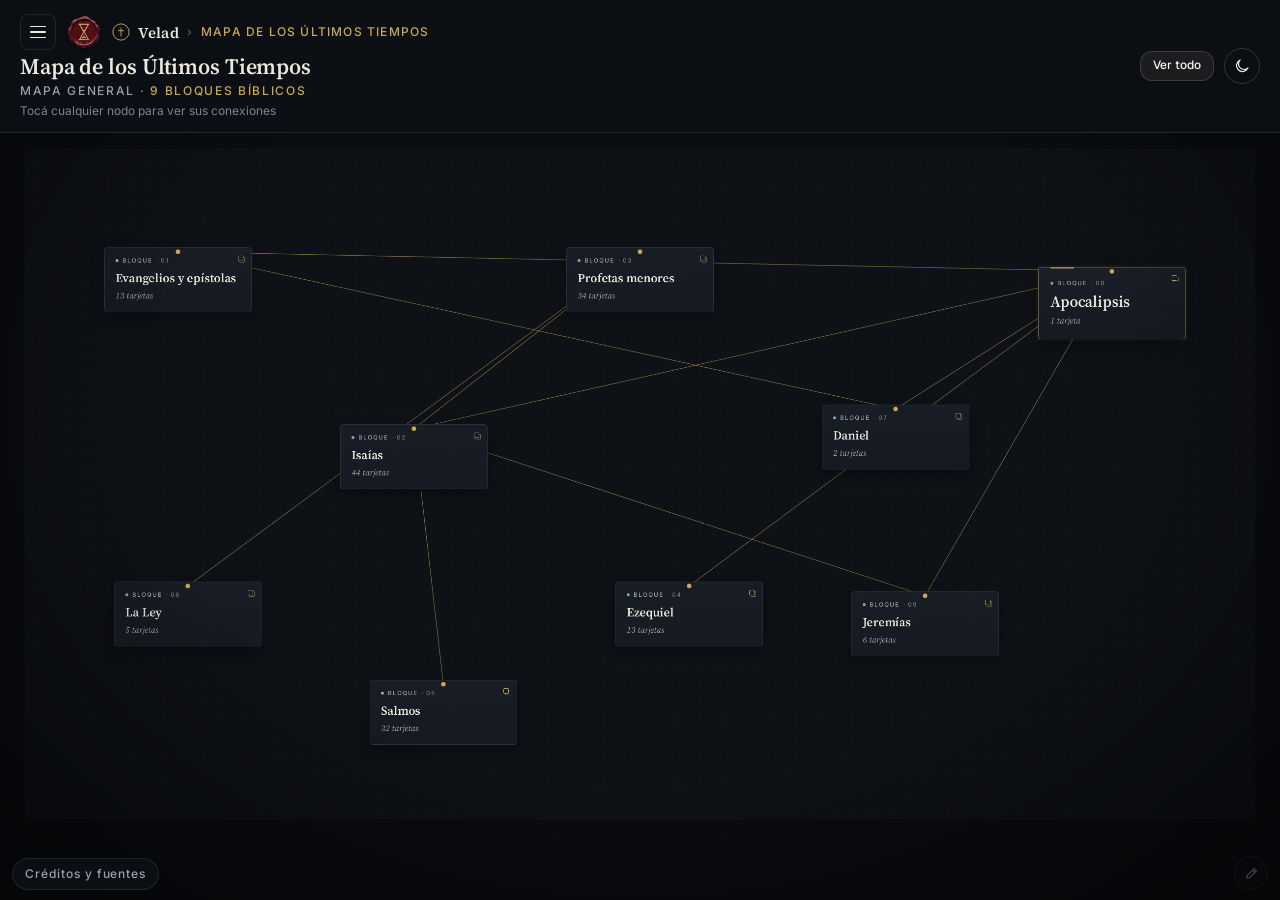
==== commit 7b5a4ee3: "Logo: sello de cera con reloj de arena y favicon adaptable claro/oscuro" ====
--- a/index.html
+++ b/index.html
@@ -13,12 +13,16 @@
     <meta name="twitter:card" content="summary_large_image"/>
     <meta name="twitter:title" content="Velad: Mapa de los Últimos Tiempos"/>
     <meta name="twitter:image" content="https://augustodichuk-misio.github.io/Velad/og.jpg"/>
+    <link rel="icon" href="favicon.svg" type="image/svg+xml"/>
+    <link rel="icon" href="favicon-32.png" sizes="32x32" type="image/png"/>
+    <link rel="apple-touch-icon" href="apple-touch-icon.png"/>
     <link rel="preconnect" href="https://fonts.googleapis.com"/>
     <link rel="preconnect" href="https://fonts.gstatic.com" crossorigin=""/>
     <link rel="stylesheet" href="https://fonts.googleapis.com/css2?family=Geist:wght@400;500;600&amp;family=Geist+Mono:wght@400&amp;display=swap"/>
     <link rel="stylesheet" href="https://fonts.googleapis.com/css2?family=Source+Serif+4:ital,opsz,wght@0,8..60,400;0,8..60,600;1,8..60,400&amp;family=Inter:wght@400;500;600&amp;display=swap"/>
-    <link rel="stylesheet" href="css/app.css?v=8"/>
-    <link rel="stylesheet" href="css/edit.css?v=8"/>
+    <link rel="stylesheet" href="css/app.css?v=9"/>
+    <link rel="stylesheet" href="css/edit.css?v=9"/>
+    <link rel="stylesheet" href="css/extras.css?v=9"/>
   <script>try{var t=localStorage.getItem("velad-tema");if(t==="medio"||t==="claro")document.documentElement.setAttribute("data-velad",t);}catch(e){}</script>
   </head>
   <body>
@@ -29,6 +33,7 @@
           <div class="x-hud__id">
             <div class="x-hud__row">
             <button class="x-burger" type="button" id="menu-btn" aria-label="Abrir menú" aria-expanded="false" aria-controls="menu"><span></span><span></span><span></span></button>
+            <img src="img/sello.png" alt="Velad" width="36" height="36" style="flex:none;width:36px;height:36px;filter:drop-shadow(0 1px 2px rgb(0 0 0 / .35))"/>
             <nav class="x-crumbs" id="crumbs" aria-label="Ruta de mapas"></nav>
             </div>
             <h1 id="exp-title">Los últimos tiempos</h1>
@@ -146,6 +151,7 @@
               <li><b>Mar Muerto</b> · Mujaddara · CC BY-SA 3.0 · <a href="https://commons.wikimedia.org/wiki/File:67_border_on_Dead_sea_-_panoramio.jpg" rel="noopener" target="_blank">original ↗</a></li>
             </ul>
             <p class="fineprint">Fotos adaptadas (redimensionadas). Citas bíblicas: Reina-Valera 1960.</p>
+            <p class="fineprint">Texto bíblico: Reina-Valera 1960 © Sociedades Bíblicas en América Latina; © renovado 1988 Sociedades Bíblicas Unidas.</p>
           </div>
         </aside>
 
@@ -158,11 +164,12 @@
           <div class="x-menu__tabs" role="tablist">
             <button class="x-chip" type="button" role="tab" data-tab="buscar" aria-pressed="true">Buscar</button>
             <button class="x-chip" type="button" role="tab" data-tab="indice" aria-pressed="false">Índice de estudio</button>
+            <button class="x-chip" type="button" role="tab" data-tab="estudio" aria-pressed="false" hidden>Estudio</button>
           </div>
           <div class="x-dossier__body" id="menu-body">
             <section class="x-menu__pane" data-pane="buscar">
               <input class="x-search" id="q" type="search" placeholder="Capítulo, versículo, tema o palabra…" autocomplete="off" aria-label="Buscar en Velad"/>
-              <p class="x-menu__hint" id="q-hint">Buscá por libro (Joel 2), cita (Mt 24:15), tema (abominación) o cualquier palabra de los desgloses.</p>
+              <p class="x-menu__hint" id="q-hint">Buscá por libro (Joel 2), cita (Mt 24:15), tema (abominación), término del glosario o cualquier palabra de los desgloses.</p>
               <ol class="x-results" id="q-res"></ol>
             </section>
             <section class="x-menu__pane" data-pane="indice" hidden="">
@@ -170,6 +177,7 @@
               <p class="x-menu__hint">Los 150 capítulos en el orden de estudio. Tocá uno para abrirlo con su desglose.</p>
               <ol class="x-index" id="indice"></ol>
             </section>
+            <section class="x-menu__pane" data-pane="estudio" hidden=""></section>
           </div>
         </aside>
         <aside class="x-dossier x-read" id="lectura" aria-label="Desglose del capítulo" aria-hidden="true">
@@ -194,6 +202,8 @@
         </aside>
       </main>
     </div>
-    <script src="js/app.js?v=8"></script>
-    <script src="js/edit.js?v=8"></script>
+    <script src="js/refs.js?v=9"></script>
+    <script src="js/app.js?v=9"></script>
+    <script src="js/extras.js?v=9"></script>
+    <script src="js/edit.js?v=9"></script>
   </body></html>
--- a/css/extras.css
+++ b/css/extras.css
@@ -0,0 +1,168 @@
+/* ---------- Velad · funciones de estudio y miniaturas (js/extras.js) ---------- */
+
+/* referencias y términos marcados dentro del texto */
+.x-vref { color: inherit; text-decoration: underline; text-decoration-color: rgb(var(--x-gold-rgb) / 0.45); text-decoration-thickness: 1px; text-underline-offset: 3px; cursor: help; border-radius: 2px; transition: text-decoration-color .2s, background-color .2s; }
+.x-vref:hover, .x-vref:focus-visible { text-decoration-color: var(--x-gold); background: rgb(var(--x-gold-rgb) / 0.1); outline: none; }
+.x-item .x-ref .x-vref { text-decoration-color: rgb(var(--x-gold-rgb) / 0.3); }
+.x-gl { color: inherit; border-bottom: 1px dotted var(--x-gold); cursor: pointer; border-radius: 2px; transition: background-color .2s; }
+.x-gl:hover, .x-gl:focus-visible { background: rgb(var(--x-gold-rgb) / 0.12); outline: none; }
+@media (pointer: coarse) { .x-vref, .x-gl { cursor: pointer; } }
+
+/* miniatura: popover en escritorio, hoja inferior en el celu */
+.x-pop { position: fixed; z-index: 70; width: min(380px, calc(100vw - 24px)); max-height: min(52vh, 460px); display: flex; flex-direction: column;
+  background: rgb(var(--x-bg-rgb) / 0.98); -webkit-backdrop-filter: blur(18px); backdrop-filter: blur(18px); color: var(--x-text);
+  border: 1px solid var(--x-line-2); border-radius: 10px; box-shadow: 0 18px 48px rgb(var(--x-shade-rgb) / calc(0.6 * var(--x-shade-k))); }
+.x-pop[hidden] { display: none; }
+.x-pop .x-handle { display: none; }
+.x-pop__bar { display: flex; align-items: center; justify-content: space-between; gap: 10px; padding: 9px 8px 8px 16px; border-bottom: 1px solid var(--x-line); }
+.x-pop__kick { font: 500 11px/1.3 var(--x-sans); letter-spacing: .14em; text-transform: uppercase; color: var(--x-gold); }
+.x-pop__x { flex: none; width: 30px; height: 30px; border: 0; border-radius: 6px; background: none; color: var(--x-muted); font: 500 14px/1 var(--x-sans); cursor: pointer; display: none; }
+.x-pop.is-pinned .x-pop__x { display: inline-grid; place-items: center; }
+.x-pop__x:hover { color: var(--x-text); background: rgb(var(--x-ink-rgb) / 0.06); }
+.x-pop__body { overflow-y: auto; overscroll-behavior: contain; padding: 12px 16px 16px; display: grid; gap: 10px; }
+.x-pop__body p { font: 400 14.5px/1.6 var(--x-sans); color: var(--x-body); margin: 0; }
+.x-pop__verse { font: 400 16px/1.6 var(--x-serif) !important; color: var(--x-text) !important; }
+.x-pop__verse sup, .x-q sup, .x-pv sup { font: 600 10px/1 var(--x-sans); color: var(--x-gold); margin: 0 3px 0 2px; vertical-align: super; }
+.x-pop__more { color: var(--x-muted); }
+.x-pop__none { color: var(--x-muted) !important; font-size: 13px !important; }
+.x-pop__term { font: 600 19px/1.25 var(--x-serif); color: var(--x-text); margin: 0; }
+.x-pop__go { justify-self: start; border: 0; background: none; padding: 4px 0; color: var(--x-gold); font: 600 13px/1.3 var(--x-sans); cursor: pointer; }
+.x-pop__go:hover { text-decoration: underline; }
+.x-pop.is-sheet { left: 0 !important; right: 0; top: auto !important; bottom: var(--x-bar-h, 0px); width: auto; max-height: 62vh; border-radius: 14px 14px 0 0; border-bottom: 0; }
+.x-pop.is-sheet .x-handle { display: block; width: 36px; height: 4px; border-radius: 2px; background: var(--x-line-2); margin: 8px auto 0; }
+.x-pop.is-sheet .x-pop__body { padding: 14px 20px 22px; }
+.x-pop.is-sheet .x-pop__verse { font-size: 17px !important; }
+
+/* citas RVR1960 de los json nuevos */
+.x-q { margin: 0; border-left: 1px solid var(--x-gold-soft); padding: 2px 0 2px 16px; display: grid; gap: 8px; }
+.x-q p { font: italic 400 16.5px/1.6 var(--x-serif) !important; color: var(--x-text) !important; margin: 0; }
+.x-q cite { font: normal 500 11px/1 var(--x-sans); letter-spacing: .12em; text-transform: uppercase; color: var(--x-muted); }
+.x-q--sm p { font-size: 15px !important; }
+
+/* ---------- panel de estudio ---------- */
+.x-study { position: fixed; z-index: 44; top: calc(var(--x-hud-h, 84px) + 12px); left: 12px; right: 12px; bottom: 12px; display: flex; flex-direction: column;
+  background: rgb(var(--x-bg-rgb) / 0.985); -webkit-backdrop-filter: blur(20px); backdrop-filter: blur(20px); color: var(--x-text);
+  border: 1px solid var(--x-line); border-radius: 10px; box-shadow: 0 24px 64px rgb(var(--x-shade-rgb) / calc(0.55 * var(--x-shade-k))); }
+.x-study[hidden] { display: none; }
+.x-study__bar { display: flex; align-items: center; gap: 14px; padding: 10px 14px 10px 24px; border-bottom: 1px solid var(--x-line); }
+.x-study__kick { font: 500 12px/1.3 var(--x-sans); letter-spacing: .14em; text-transform: uppercase; color: var(--x-muted); flex: none; }
+.x-study__tabs { display: flex; gap: 8px; flex: 1; min-width: 0; overflow-x: auto; scrollbar-width: none; }
+.x-study__tabs::-webkit-scrollbar { display: none; }
+.x-study__tabs .x-chip { flex: none; }
+.x-study__body { flex: 1; min-height: 0; overflow-y: auto; -webkit-overflow-scrolling: touch; overscroll-behavior: contain; padding: 28px 32px 48px; }
+.x-shead { display: grid; gap: 8px; max-width: 760px; }
+.x-skick { font: 500 11px/1.3 var(--x-sans); letter-spacing: .16em; text-transform: uppercase; color: var(--x-gold); }
+.x-shead h2 { font: 600 30px/1.15 var(--x-serif); letter-spacing: -0.005em; color: var(--x-text); margin: 0; }
+.x-sintro { font: 400 16px/1.6 var(--x-sans); color: var(--x-body); margin: 0; }
+.x-slinks { margin-top: 2px; }
+.x-slinks .x-go { min-height: 36px; padding: 0 12px; font-size: 12.5px; }
+.x-study .x-hit { animation: x-hit 2.4s var(--x-ease); }
+
+/* menú: pestaña Estudio y accesos en el Índice */
+.x-study-links, .x-dossier__body .x-study-links { list-style: none; margin: 8px 0 0; padding: 0; display: grid; gap: 8px; }
+.x-study-links button { display: grid; gap: 4px; width: 100%; padding: 14px 16px; text-align: left; border: 1px solid var(--x-line); border-radius: 10px; background: rgb(var(--x-ink-rgb) / 0.02); color: var(--x-text); cursor: pointer; transition: border-color .2s, background-color .2s; }
+.x-study-links button:hover, .x-study-links button:focus-visible { border-color: var(--x-gold-soft); background: rgb(var(--x-gold-rgb) / 0.06); outline: none; }
+.x-study-links span { font: 600 17px/1.25 var(--x-serif); }
+.x-study-links small { font: 400 13px/1.4 var(--x-sans); color: var(--x-muted); }
+.x-estrip { display: grid; gap: 8px; margin: 0 0 14px; padding: 12px 14px; border: 1px solid var(--x-line); border-radius: 10px; }
+.x-estrip small { font: 500 11px/1 var(--x-sans); letter-spacing: .14em; text-transform: uppercase; color: var(--x-gold); }
+.x-estrip div { display: flex; flex-wrap: wrap; gap: 6px; }
+.x-res-x span::before { content: "◆ "; color: var(--x-gold); font-size: 10px; vertical-align: 1px; }
+
+/* 1 · Secuencia: horizontal en escritorio, hilo dorado recto */
+.x-sw { display: flex; align-items: flex-end; justify-content: space-between; gap: 24px; }
+.x-seq__nav { display: flex; gap: 8px; flex: none; }
+.x-seq { margin: 26px -32px 0; padding: 0 32px 20px; overflow-x: auto; scroll-snap-type: x proximity; scrollbar-width: thin; scrollbar-color: var(--x-line-2) transparent; }
+.x-seq__list { list-style: none; margin: 0; padding: 0; display: flex; align-items: flex-start; gap: 22px; width: max-content; position: relative; }
+.x-seq__list::before { content: ""; position: absolute; left: 12px; right: 12px; top: 15px; height: 1px; background: var(--x-gold); opacity: .85; }
+.x-step { position: relative; width: 318px; flex: none; padding-top: 40px; scroll-snap-align: start; scroll-margin-left: 32px; }
+.x-step__dot { position: absolute; left: 22px; top: 10px; width: 11px; height: 11px; border-radius: 50%; background: var(--x-bg); border: 1.5px solid var(--x-gold); }
+.x-step.is-key .x-step__dot { background: var(--x-gold); box-shadow: 0 0 0 5px rgb(var(--x-gold-rgb) / 0.18); }
+.x-step__card { display: grid; gap: 12px; padding: 18px 18px 20px; border: 1px solid var(--x-line); border-radius: 10px; background: linear-gradient(180deg, var(--x-card-top, var(--x-surface)), var(--x-surface)); }
+.x-step.is-key .x-step__card { border-color: var(--x-gold-soft); box-shadow: 0 0 0 1px rgb(var(--x-gold-rgb) / 0.18); }
+.x-step__n { font: 500 11px/1 var(--x-sans); letter-spacing: .14em; text-transform: uppercase; color: var(--x-muted); margin: 0; }
+.x-step__n b { color: var(--x-gold); font-weight: 600; }
+.x-step h3 { font: 600 20px/1.25 var(--x-serif); color: var(--x-text); margin: 0; }
+.x-step__refs { font: 500 12.5px/1.5 var(--x-sans); color: var(--x-ref, var(--x-muted)); margin: 0; }
+.x-step__t { font: 400 14.5px/1.6 var(--x-sans); color: var(--x-body); margin: 0; }
+.x-step .x-q p { font-size: 15.5px !important; }
+.x-step__why { justify-self: start; border-color: var(--x-gold-soft); color: var(--x-gold); }
+
+/* 2 · Glosario */
+.x-gwrap { display: grid; gap: 18px; }
+.x-gsearch { max-width: 520px; }
+.x-gloss { display: grid; grid-template-columns: repeat(auto-fill, minmax(330px, 1fr)); gap: 14px; align-items: start; }
+.x-term { display: grid; gap: 10px; padding: 18px 18px 20px; border: 1px solid var(--x-line); border-radius: 10px; background: rgb(var(--x-ink-rgb) / 0.02); }
+.x-term[hidden] { display: none; }
+.x-term h3 { font: 600 19px/1.25 var(--x-serif); color: var(--x-text); margin: 0; }
+.x-term__aka { font: 400 12.5px/1.45 var(--x-sans); color: var(--x-muted); margin: 0; }
+.x-term__def { font: 400 15px/1.6 var(--x-sans); color: var(--x-body); margin: 0; }
+
+/* 3 · Paralelos */
+.x-pwrap { display: grid; gap: 16px; }
+.x-par__tabs { display: none; gap: 6px; flex-wrap: wrap; }
+.x-par { margin-top: 22px; border: 1px solid var(--x-line); border-radius: 10px; }
+.x-par__row { display: grid; grid-template-columns: minmax(170px, 0.8fr) repeat(4, minmax(0, 1fr)); border-top: 1px solid var(--x-line); }
+.x-par__row > div { padding: 14px 14px 16px; min-width: 0; }
+.x-par__row > div + div { border-left: 1px solid var(--x-line); }
+.x-par__head { position: sticky; top: -28px; z-index: 2; border-top: 0; background: rgb(var(--x-bg-rgb) / 0.98); border-radius: 10px 10px 0 0; }
+.x-par__head > div { padding: 12px 14px; font: 500 11px/1.3 var(--x-sans); letter-spacing: .14em; text-transform: uppercase; color: var(--x-gold); }
+.x-par__ev { display: grid; gap: 6px; align-content: start; }
+.x-par__n { font: 600 11px/1 var(--x-sans); color: var(--x-gold); letter-spacing: .06em; }
+.x-par__ev h3 { font: 600 16.5px/1.3 var(--x-serif); color: var(--x-text); margin: 0; }
+.x-par__ev p { font: 400 13px/1.5 var(--x-sans); color: var(--x-muted); margin: 0; }
+.x-par__cell { display: grid; gap: 10px; align-content: start; }
+.x-pv { font: 400 14.5px/1.6 var(--x-serif); color: var(--x-text); margin: 0; }
+.x-pv__ref { display: block; font: 600 11px/1.3 var(--x-sans); letter-spacing: .08em; text-transform: uppercase; color: var(--x-muted); margin-bottom: 4px; }
+.x-pv--none { color: var(--x-muted); }
+.x-par__row:nth-child(even):not(.x-par__head) { background: rgb(var(--x-ink-rgb) / 0.018); }
+
+/* 4 · Por qué postribulación: lectura */
+.x-why { max-width: 760px; margin: 0 auto; display: grid; gap: 10px; }
+.x-why__list { list-style: none; margin: 18px 0 0; padding: 0; display: grid; gap: 0; }
+.x-why__item { display: grid; grid-template-columns: 44px 1fr; gap: 14px; padding: 24px 0; border-top: 1px solid var(--x-line); }
+.x-why__item > div { display: grid; gap: 12px; min-width: 0; }
+.x-why__n { font: 600 13px/1.6 var(--x-sans); color: var(--x-gold); letter-spacing: .06em; padding-top: 3px; }
+.x-why__item h3 { font: 600 21px/1.3 var(--x-serif); color: var(--x-text); margin: 0; }
+.x-why__item > div > p { font: 400 16px/1.7 var(--x-sans); color: var(--x-body); margin: 0; }
+.x-why__end { padding-top: 18px; border-top: 1px solid var(--x-line); }
+
+/* ---------- celular ---------- */
+@media (max-width: 759px) {
+  .x-study { top: 0; left: 0; right: 0; bottom: var(--x-bar-h, 0px); border-radius: 0; border: 0; z-index: 50; }
+  .x-study__bar { flex-wrap: wrap; padding: calc(env(safe-area-inset-top, 0px) + 10px) 10px 10px 18px; gap: 10px; }
+  .x-study__kick { flex: 1; }
+  .x-study__tabs { order: 3; flex-basis: 100%; }
+  .x-study__body { padding: 20px 18px 40px; }
+  .x-shead h2 { font-size: 24px; }
+  .x-sintro { font-size: 15px; }
+  .x-sw { display: block; }
+  .x-seq__nav { display: none; }
+  .x-seq { margin: 20px 0 0; padding: 0; overflow: visible; }
+  .x-seq__list { flex-direction: column; width: auto; gap: 18px; }
+  .x-seq__list::before { left: 5px; right: auto; top: 8px; bottom: 8px; width: 1px; height: auto; }
+  .x-step { width: auto; padding: 0 0 0 26px; }
+  .x-step__dot { left: 0; top: 18px; }
+  .x-step__card { padding: 16px; }
+  .x-gloss { grid-template-columns: 1fr; }
+  .x-par__tabs { display: flex; }
+  .x-par { border: 0; margin-top: 8px; }
+  .x-par__head { display: none !important; }
+  .x-par__row { grid-template-columns: 1fr; border: 1px solid var(--x-line); border-radius: 10px; margin-bottom: 12px; background: none !important; }
+  .x-par__row > div { padding: 12px 14px; }
+  .x-par__row > div + div { border-left: 0; border-top: 1px solid var(--x-line); }
+  .x-par__cell::before { content: attr(data-label); font: 500 11px/1 var(--x-sans); letter-spacing: .14em; text-transform: uppercase; color: var(--x-gold); }
+  .x-par:not([data-show="todo"]) .x-par__cell { display: none; }
+  .x-par[data-show="mt"] .x-par__cell[data-col="mt"], .x-par[data-show="mr"] .x-par__cell[data-col="mr"],
+  .x-par[data-show="lc"] .x-par__cell[data-col="lc"], .x-par[data-show="ot"] .x-par__cell[data-col="ot"] { display: grid; }
+  .x-pv { font-size: 16px; }
+  .x-why__item { grid-template-columns: 1fr; gap: 6px; padding: 20px 0; }
+  .x-why__item h3 { font-size: 19px; }
+  .x-why__item > div > p { font-size: 15.5px; }
+}
+@media (min-width: 760px) and (max-width: 1099px) {
+  .x-par { overflow-x: auto; }
+  .x-par__row { grid-template-columns: 170px repeat(4, minmax(220px, 1fr)); min-width: 1050px; }
+  .x-par__head { position: static; }
+}
+@media (prefers-reduced-motion: reduce) { .x-vref, .x-gl, .x-study-links button { transition: none; } }
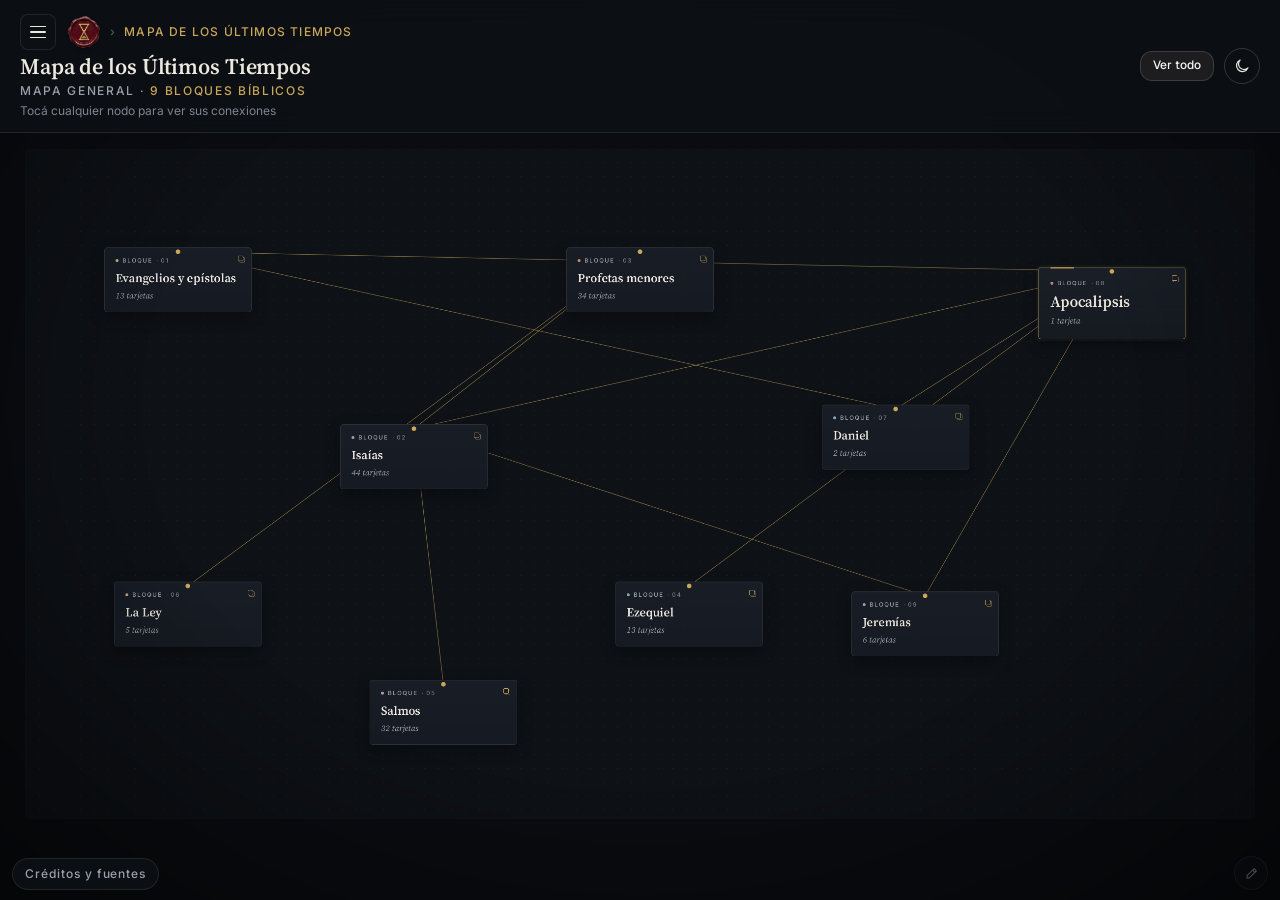
==== commit cbfbaa08: "Encabezado: el sello reemplaza la cruz y el texto Velad" ====
--- a/index.html
+++ b/index.html
@@ -33,7 +33,6 @@
           <div class="x-hud__id">
             <div class="x-hud__row">
             <button class="x-burger" type="button" id="menu-btn" aria-label="Abrir menú" aria-expanded="false" aria-controls="menu"><span></span><span></span><span></span></button>
-            <img src="img/sello.png" alt="Velad" width="36" height="36" style="flex:none;width:36px;height:36px;filter:drop-shadow(0 1px 2px rgb(0 0 0 / .35))"/>
             <nav class="x-crumbs" id="crumbs" aria-label="Ruta de mapas"></nav>
             </div>
             <h1 id="exp-title">Los últimos tiempos</h1>
@@ -203,7 +202,7 @@
       </main>
     </div>
     <script src="js/refs.js?v=9"></script>
-    <script src="js/app.js?v=9"></script>
+    <script src="js/app.js?v=10"></script>
     <script src="js/extras.js?v=9"></script>
     <script src="js/edit.js?v=9"></script>
   </body></html>
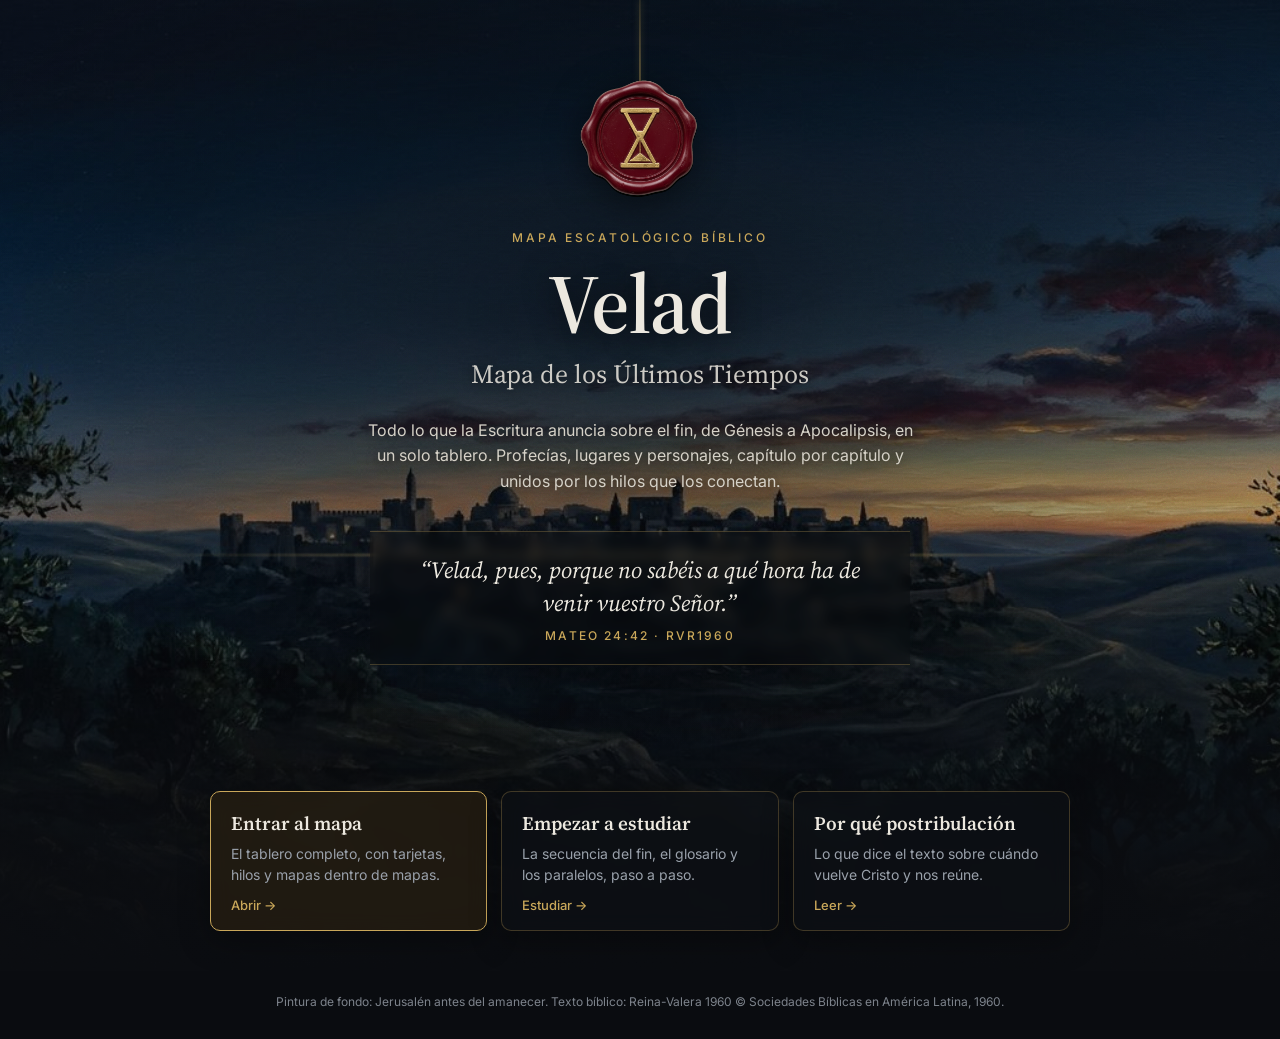
==== commit a97b5532: "Portada nueva: index.html es la portada y el mapa pasa a mapa.html" ====
--- a/index.html
+++ b/index.html
@@ -1,7 +1,7 @@
 <!DOCTYPE html><html lang="es"><head>
-    <meta charset="utf-8"/>
-    <meta name="viewport" content="width=device-width, initial-scale=1, viewport-fit=cover"/>
-    <title>Velad: Mapa de los Últimos Tiempos</title>
+<meta charset="utf-8"/><meta name="viewport" content="width=device-width, initial-scale=1, viewport-fit=cover"/>
+<title>Velad: Mapa de los Últimos Tiempos</title>
+<link rel="icon" href="favicon.svg" type="image/svg+xml"/>
     <meta name="description" content="Mapa de investigación bíblica de los últimos tiempos: Mateo 24, Daniel, Zacarías y Apocalipsis, con lugares, fotos e hilos que los conectan."/>
     <meta property="og:title" content="Velad: Mapa de los Últimos Tiempos"/>
     <meta property="og:description" content="Mapa de investigación bíblica de los últimos tiempos: Mateo 24, Daniel, Zacarías y Apocalipsis."/>
@@ -10,199 +10,70 @@
     <meta property="og:url" content="https://augustodichuk-misio.github.io/Velad/"/>
     <meta property="og:image:width" content="1200"/>
     <meta property="og:image:height" content="675"/>
-    <meta name="twitter:card" content="summary_large_image"/>
-    <meta name="twitter:title" content="Velad: Mapa de los Últimos Tiempos"/>
-    <meta name="twitter:image" content="https://augustodichuk-misio.github.io/Velad/og.jpg"/>
-    <link rel="icon" href="favicon.svg" type="image/svg+xml"/>
-    <link rel="icon" href="favicon-32.png" sizes="32x32" type="image/png"/>
-    <link rel="apple-touch-icon" href="apple-touch-icon.png"/>
-    <link rel="preconnect" href="https://fonts.googleapis.com"/>
-    <link rel="preconnect" href="https://fonts.gstatic.com" crossorigin=""/>
-    <link rel="stylesheet" href="https://fonts.googleapis.com/css2?family=Geist:wght@400;500;600&amp;family=Geist+Mono:wght@400&amp;display=swap"/>
-    <link rel="stylesheet" href="https://fonts.googleapis.com/css2?family=Source+Serif+4:ital,opsz,wght@0,8..60,400;0,8..60,600;1,8..60,400&amp;family=Inter:wght@400;500;600&amp;display=swap"/>
-    <link rel="stylesheet" href="css/app.css?v=9"/>
-    <link rel="stylesheet" href="css/edit.css?v=9"/>
-    <link rel="stylesheet" href="css/extras.css?v=9"/>
-  <script>try{var t=localStorage.getItem("velad-tema");if(t==="medio"||t==="claro")document.documentElement.setAttribute("data-velad",t);}catch(e){}</script>
-  </head>
-  <body>
-    <img src="og.jpg" alt="Velad: Mapa de los Últimos Tiempos" width="1200" height="675" style="position:absolute;width:1px;height:1px;opacity:0;pointer-events:none;overflow:hidden;clip:rect(0 0 0 0)" aria-hidden="true"/>
-    <div class="page" id="top">
-      <main class="main">
-        <header class="x-hud">
-          <div class="x-hud__id">
-            <div class="x-hud__row">
-            <button class="x-burger" type="button" id="menu-btn" aria-label="Abrir menú" aria-expanded="false" aria-controls="menu"><span></span><span></span><span></span></button>
-            <nav class="x-crumbs" id="crumbs" aria-label="Ruta de mapas"></nav>
-            </div>
-            <h1 id="exp-title">Los últimos tiempos</h1>
-            <p class="x-hud__label" id="exp-label">Mapa general</p>
-            <p class="x-hint">Tocá cualquier nodo para ver sus conexiones</p>
-          </div>
-          <div class="x-hud__act">
-            <button class="btn" type="button" id="up" hidden="">↑ Subir</button>
-            <div class="x-stack">
-            <div class="x-switch" role="group" aria-label="Vista" id="vista" hidden="">
-              <button class="x-vw" type="button" data-view="board" aria-pressed="true">Tablero</button>
-              <button class="x-vw" type="button" data-view="route" aria-pressed="false">Recorrido</button>
-            </div>
-            </div>
-            <button class="btn" type="button" id="leer" hidden="" aria-pressed="false">Desglose</button>
-            <button class="btn" type="button" id="orden" hidden="" title="Volver las tarjetas a su lugar original">↺ Orden original</button>
-            <button class="btn" type="button" id="reset">Ver todo</button>
-            <button class="x-theme" type="button" id="tema" aria-label="Cambiar tema"></button>
-          </div>
-        </header>
+<link rel="apple-touch-icon" href="apple-touch-icon.png"/>
+<script>if(location.hash.length>1)location.replace("mapa.html"+location.hash);</script>
+<link rel="stylesheet" href="https://fonts.googleapis.com/css2?family=Source+Serif+4:ital,opsz,wght@0,8..60,400;0,8..60,600;1,8..60,400&family=Inter:wght@400;500;600&display=swap"/>
+<style>
+:root{--bg:#0e1116;--deep:#0a0c10;--text:#ece8df;--muted:#9aa1ab;--gold:#c9a75a;--line:rgb(201 167 90 / .28);--serif:"Source Serif 4",Georgia,serif;--sans:"Inter",system-ui,sans-serif}
+*{box-sizing:border-box;margin:0}
+html,body{min-height:100%;background:radial-gradient(120% 80% at 50% 0%,#161b23 0%,var(--bg) 45%,var(--deep) 100%);color:var(--text);font-family:var(--sans)}
+body{display:flex;flex-direction:column;min-height:100vh}
+.hero{flex:1;display:flex;flex-direction:column;align-items:center;justify-content:center;text-align:center;padding:72px 24px 40px;position:relative}
+.thread{position:absolute;left:50%;top:0;width:1px;height:96px;background:linear-gradient(var(--line),var(--gold));transform:translateX(-50%)}
+.seal{width:132px;height:132px;filter:drop-shadow(0 6px 18px rgb(0 0 0 / .55));margin-bottom:28px}
+.eyebrow{font:500 12px/1 var(--sans);letter-spacing:.24em;text-transform:uppercase;color:var(--gold);margin-bottom:18px}
+h1{font:600 clamp(44px,8vw,84px)/1 var(--serif);letter-spacing:-.01em}
+.sub{font:400 clamp(20px,2.6vw,26px)/1.3 var(--serif);color:var(--text);opacity:.85;margin-top:12px}
+.what{max-width:560px;font:400 16px/1.6 var(--sans);color:var(--muted);margin-top:26px}
+.verse{max-width:540px;margin:36px auto 0;padding:22px 0;border-top:1px solid var(--line);border-bottom:1px solid var(--line)}
+.verse p{font:italic 400 clamp(19px,2.2vw,23px)/1.45 var(--serif)}
+.verse cite{display:block;margin-top:10px;font:500 12px/1 var(--sans);letter-spacing:.18em;text-transform:uppercase;color:var(--gold);font-style:normal}
+.doors{display:grid;grid-template-columns:repeat(3,minmax(0,1fr));gap:14px;width:min(860px,100%);margin-top:44px}
+.door{display:flex;flex-direction:column;align-items:flex-start;text-align:left;gap:8px;padding:20px 20px 18px;border:1px solid var(--line);border-radius:10px;background:rgb(255 255 255 / .02);color:var(--text);text-decoration:none;transition:border-color .3s,background .3s}
+.door:hover{border-color:var(--gold);background:rgb(201 167 90 / .06)}
+.door b{font:600 19px/1.2 var(--serif)}
+.door span{font:400 14px/1.5 var(--sans);color:var(--muted)}
+.door i{font-style:normal;margin-top:auto;padding-top:6px;color:var(--gold);font:500 13px/1 var(--sans)}
+.door--main{border-color:var(--gold);background:rgb(201 167 90 / .08)}
+footer{padding:22px 24px 28px;text-align:center;font:400 12px/1.5 var(--sans);color:var(--muted);opacity:.8}
+@media (max-width:759px){.hero{padding-top:56px}.seal{width:104px;height:104px}.doors{grid-template-columns:1fr}.door{padding:16px 18px}}
 
-        <div class="x-view" id="view" aria-label="Tablero de investigación: Mateo 24">
-          <div class="x-board" id="board">
-            <svg class="x-strings" id="strings" aria-hidden="true"></svg>
-            <svg class="x-pins" id="pins" aria-hidden="true"></svg>
-            <div class="x-set" id="set-gen" hidden=""></div>
-          </div>
-        </div>
-
-        <section class="x-route" id="route" hidden="" aria-label="Recorrido geográfico">
-          <div class="x-rmap" id="rmap">
-            <svg class="x-geo" id="rgeo" aria-hidden="true" preserveAspectRatio="none"></svg>
-            <svg class="x-ink" id="rink" aria-hidden="true"></svg>
-            <p class="x-attr"><a href="https://www.openbible.info/geo/" rel="noopener" target="_blank">Ubicaciones: OpenBible.info · CC BY 4.0</a><span aria-hidden="true">·</span><button type="button" data-credits="">Créditos</button></p>
-          </div>
-          <article class="x-rcard" id="rcard" aria-live="polite">
-            <div class="x-rcard__top">
-              <p class="x-rcard__count" id="r-count">Parada 1 de 6</p>
-              <div class="x-rdots" id="r-dots" aria-hidden="true"></div>
-            </div>
-            <div class="x-rcard__scroll" id="r-scroll">
-              <figure class="x-rcard__fig" id="r-fig">
-                <img data-k="templo_s.jpg" src="img/templo_s.jpg" alt="Maqueta del Segundo Templo en el Museo de Israel" hidden=""/>
-                <img data-k="olivos_s.jpg" src="img/olivos_s.jpg" alt="Vista desde el Monte de los Olivos sobre el Monte del Templo" hidden=""/>
-                <img data-k="pella_s.jpg" src="img/pella_s.jpg" alt="Ruinas de Pella, Jordania" hidden=""/>
-                <img data-k="titus_s.jpg" src="img/titus_s.jpg" alt="Arco de Tito en Roma" hidden=""/>
-                <img data-k="olivos2_s.jpg" src="img/olivos2_s.jpg" alt="Ladera del Monte de los Olivos" hidden=""/>
-                <img data-k="ob_jerusalem.jpg" src="img/ob_jerusalem.jpg" alt="Vista aérea del Monte del Templo, Jerusalén" hidden=""/>
-                <img data-k="ob_judea-1.jpg" src="img/ob_judea-1.jpg" alt="Serranía de los montes de Judea" hidden=""/>
-                <img data-k="ob_mount-of-olives.jpg" src="img/ob_mount-of-olives.jpg" alt="Monte de los Olivos, Jerusalén" hidden=""/>
-                <img data-k="ob_patmos.jpg" src="img/ob_patmos.jpg" alt="Skala, el puerto de Patmos" hidden=""/>
-                <img data-k="ob_euphrates.jpg" src="img/ob_euphrates.jpg" alt="El río Éufrates" hidden=""/>
-                <img data-k="ob_megiddo.jpg" src="img/ob_megiddo.jpg" alt="Tel Meguido sobre el valle de Jezreel" hidden=""/>
-                <img data-k="ob_mount-zion.jpg" src="img/ob_mount-zion.jpg" alt="Monte Sion visto desde Abu Tor" hidden=""/>
-                <img data-k="ob_babylon-1.jpg" src="img/ob_babylon-1.jpg" alt="Puerta de Ishtar de Babilonia en el Museo de Pérgamo" hidden=""/>
-                <img data-k="ob_susa.jpg" src="img/ob_susa.jpg" alt="Fundamentos del palacio de Darío en Susa" hidden=""/>
-                <img data-k="ob_persia.jpg" src="img/ob_persia.jpg" alt="Ruinas de Persépolis" hidden=""/>
-                <img data-k="ob_greece.jpg" src="img/ob_greece.jpg" alt="Monte Olimpo, Grecia" hidden=""/>
-                <img data-k="ob_tigris.jpg" src="img/ob_tigris.jpg" alt="El río Tigris" hidden=""/>
-                <img data-k="ob_damascus.jpg" src="img/ob_damascus.jpg" alt="Muralla norte de la ciudadela de Damasco" hidden=""/>
-                <img data-k="ob_tyre.jpg" src="img/ob_tyre.jpg" alt="Columnas antiguas en Al-Mina, Tiro" hidden=""/>
-                <img data-k="ob_ashkelon.jpg" src="img/ob_ashkelon.jpg" alt="Puerta cananea de Ascalón" hidden=""/>
-                <img data-k="ob_salt-sea.jpg" src="img/ob_salt-sea.jpg" alt="Orilla del Mar Muerto" hidden=""/>
-                <figcaption id="r-cap"></figcaption>
-              </figure>
-              <div class="x-rcard__body">
-                <h2 id="r-title"></h2>
-                <p class="x-rcard__place" id="r-place"></p>
-                <p class="x-rverse"><span id="r-text"></span><small id="r-ref"></small></p>
-                <p class="x-rcard__note" id="r-note"></p>
-                <a class="x-oblink" hidden="" href="https://www.openbible.info/geo/" id="r-ob" rel="noopener" target="_blank">Ficha OpenBible ↗</a>
-                <button class="btn" type="button" id="r-extra" hidden="">Abrir La Venida</button>
-              </div>
-            </div>
-            <div class="x-rcard__nav">
-              <button class="btn" type="button" id="r-prev">← Anterior</button>
-              <button class="btn" type="button" id="r-next">Siguiente →</button>
-            </div>
-          </article>
-        </section>
-
-        <button class="x-credlink" type="button" data-credits="">Créditos y fuentes</button>
-        <nav class="x-mbar" id="mbar" aria-label="Navegación">
-          <button type="button" id="mb-indice"><svg viewBox="0 0 24 24" aria-hidden="true"><path d="M5 6h14M5 12h14M5 18h9"/></svg><span>Índice</span></button>
-          <button type="button" id="mb-buscar"><svg viewBox="0 0 24 24" aria-hidden="true"><circle cx="11" cy="11" r="6"/><path d="m20 20-4.5-4.5"/></svg><span>Buscar</span></button>
-          <button type="button" id="mb-vista" hidden=""><svg viewBox="0 0 24 24" aria-hidden="true"><circle cx="6" cy="7" r="2"/><circle cx="18" cy="6" r="2"/><circle cx="12" cy="18" r="2"/><path d="M8 7l8-1M7 9l4 7M17 8l-4 8"/></svg><span>Tablero</span></button>
-          <button type="button" id="mb-tema"><svg viewBox="0 0 24 24" aria-hidden="true"><circle cx="12" cy="12" r="7"/><path d="M12 5a7 7 0 0 0 0 14z" fill="currentColor"/></svg><span>Tema</span></button>
-        </nav>
-        <aside class="x-dossier x-credits" id="credits" aria-label="Créditos y fuentes" aria-hidden="true">
-          <span class="x-handle"></span>
-          <div class="x-dossier__bar">
-            <p>Créditos y fuentes</p>
-            <button class="btn x-close" type="button" id="credits-close" aria-label="Cerrar créditos">Cerrar ✕</button>
-          </div>
-          <div class="x-dossier__body">
-            <h2>Créditos y fuentes</h2>
-            <p class="fineprint"><b>Velad: Mapa de los Últimos Tiempos</b></p>
-            <p class="fineprint">Ubicaciones: <a href="https://www.openbible.info/geo/" rel="noopener" target="_blank">OpenBible.info Bible Geocoding</a>, licencia <a href="https://creativecommons.org/licenses/by/4.0/" rel="noopener" target="_blank">Creative Commons Attribution 4.0</a>. Algunos datos geográficos provienen de OpenStreetMap. Las fotos son de Wikimedia Commons seleccionadas por OpenBible.info, cada una con su licencia:</p>
-            <ul>
-              <li><b>Jerusalén</b> · Godot13 · CC BY-SA 4.0 · <a href="https://commons.wikimedia.org/wiki/File:Jerusalem-2013(2)-Aerial-Temple_Mount-(south_exposure).jpg" rel="noopener" target="_blank">original ↗</a></li>
-              <li><b>Montes de Judea</b> · Davidbena · CC BY-SA 4.0 · <a href="https://commons.wikimedia.org/wiki/File:Mountain_scenery_in_Judean_mountains.jpg" rel="noopener" target="_blank">original ↗</a></li>
-              <li><b>Monte de los Olivos</b> · xiquinhosilva · CC BY 2.0 · <a href="https://commons.wikimedia.org/wiki/File:121296-Jerusalem-Mount-of-Olives_(27524566831).jpg" rel="noopener" target="_blank">original ↗</a></li>
-              <li><b>Patmos</b> · IWYLLPA · CC BY-SA 3.0 · <a href="https://commons.wikimedia.org/wiki/File:Patmos_Skala_from_Near_Monastary_-_panoramio.jpg" rel="noopener" target="_blank">original ↗</a></li>
-              <li><b>Río Éufrates</b> · Ferrus · dominio público · <a href="https://commons.wikimedia.org/wiki/File:Ferat_(Dîlok_-_Riha).jpg" rel="noopener" target="_blank">original ↗</a></li>
-              <li><b>Tel Meguido</b> · Liorca · CC BY-SA 4.0 · <a href="https://commons.wikimedia.org/wiki/File:4.10.17-%D7%94%D7%A9%D7%A2%D7%A8_%D7%94%D7%A8%D7%90%D7%A9%D7%99_%D7%9E%D7%91%D7%98_%D7%9C%D7%9B%D7%99%D7%95%D7%95%D7%9F_%D7%93%D7%A8%D7%95%D7%9D.jpg" rel="noopener" target="_blank">original ↗</a></li>
-              <li><b>Monte Sion</b> · Eman · CC0 · <a href="https://commons.wikimedia.org/wiki/File:MtZion_from_Abu_Tor.jpg" rel="noopener" target="_blank">original ↗</a></li>
-              <li><b>Puerta de Ishtar (Babilonia)</b> · Radomir Vrbovsky · CC BY-SA 4.0 · <a href="https://commons.wikimedia.org/wiki/File:Ishtar_gate_in_Pergamon_museum_in_Berlin..jpg" rel="noopener" target="_blank">original ↗</a></li>
-              <li><b>Susa</b> · Carole Raddato · CC BY-SA 2.0 · <a href="https://commons.wikimedia.org/wiki/File:The_foundations_of_the_Palace_of_Darius_the_Great,_Susa,_capital_of_Elam_and_of_the_Achaemenid_Empire,_Iran_(47686677532).jpg" rel="noopener" target="_blank">original ↗</a></li>
-              <li><b>Persépolis</b> · Hadis Faghiri · CC BY 4.0 · <a href="https://commons.wikimedia.org/wiki/File:Persepolis_20190310_02.jpg" rel="noopener" target="_blank">original ↗</a></li>
-              <li><b>Monte Olimpo (Grecia)</b> · George E. Koronaios · CC BY-SA 4.0 · <a href="https://commons.wikimedia.org/wiki/File:Mount_Olympus_on_October_10,_2020.jpg" rel="noopener" target="_blank">original ↗</a></li>
-              <li><b>Río Tigris</b> · Dûrzan cîrano · CC BY-SA 3.0 · <a href="https://commons.wikimedia.org/wiki/File:Tigris_2015.jpg" rel="noopener" target="_blank">original ↗</a></li>
-              <li><b>Damasco</b> · Dosseman · CC BY-SA 4.0 · <a href="https://commons.wikimedia.org/wiki/File:Damascus_road_along_northern_Citadel_wall_5588.jpg" rel="noopener" target="_blank">original ↗</a></li>
-              <li><b>Tiro</b> · Vyacheslav Argenberg · CC BY 4.0 · <a href="https://commons.wikimedia.org/wiki/File:Remains_of_ancient_columns_at_Al_Mina_excavation_site,_Tyre,_Lebanon.jpg" rel="noopener" target="_blank">original ↗</a></li>
-              <li><b>Ascalón</b> · Hanay · CC BY-SA 3.0 · <a href="https://commons.wikimedia.org/wiki/File:Ashkelon_%E2%80%93_The_Canaanite_city_gate_(1).JPG" rel="noopener" target="_blank">original ↗</a></li>
-              <li><b>Mar Muerto</b> · Mujaddara · CC BY-SA 3.0 · <a href="https://commons.wikimedia.org/wiki/File:67_border_on_Dead_sea_-_panoramio.jpg" rel="noopener" target="_blank">original ↗</a></li>
-            </ul>
-            <p class="fineprint">Fotos adaptadas (redimensionadas). Citas bíblicas: Reina-Valera 1960.</p>
-            <p class="fineprint">Texto bíblico: Reina-Valera 1960 © Sociedades Bíblicas en América Latina; © renovado 1988 Sociedades Bíblicas Unidas.</p>
-          </div>
-        </aside>
-
-        <aside class="x-dossier x-menu" id="menu" aria-label="Menú" aria-hidden="true">
-          <span class="x-handle" aria-hidden="true"></span>
-          <div class="x-dossier__bar">
-            <p>Menú</p>
-            <button class="btn x-close" type="button" id="menu-close" aria-label="Cerrar menú">Cerrar ✕</button>
-          </div>
-          <div class="x-menu__tabs" role="tablist">
-            <button class="x-chip" type="button" role="tab" data-tab="buscar" aria-pressed="true">Buscar</button>
-            <button class="x-chip" type="button" role="tab" data-tab="indice" aria-pressed="false">Índice de estudio</button>
-            <button class="x-chip" type="button" role="tab" data-tab="estudio" aria-pressed="false" hidden>Estudio</button>
-          </div>
-          <div class="x-dossier__body" id="menu-body">
-            <section class="x-menu__pane" data-pane="buscar">
-              <input class="x-search" id="q" type="search" placeholder="Capítulo, versículo, tema o palabra…" autocomplete="off" aria-label="Buscar en Velad"/>
-              <p class="x-menu__hint" id="q-hint">Buscá por libro (Joel 2), cita (Mt 24:15), tema (abominación), término del glosario o cualquier palabra de los desgloses.</p>
-              <ol class="x-results" id="q-res"></ol>
-            </section>
-            <section class="x-menu__pane" data-pane="indice" hidden="">
-              <button class="x-continue" type="button" id="seguir-leyendo" hidden=""><small>Seguir leyendo</small><b></b></button>
-              <p class="x-menu__hint">Los 150 capítulos en el orden de estudio. Tocá uno para abrirlo con su desglose.</p>
-              <ol class="x-index" id="indice"></ol>
-            </section>
-            <section class="x-menu__pane" data-pane="estudio" hidden=""></section>
-          </div>
-        </aside>
-        <aside class="x-dossier x-read" id="lectura" aria-label="Desglose del capítulo" aria-hidden="true">
-          <span class="x-handle" aria-hidden="true"></span>
-          <div class="x-dossier__bar">
-            <p id="lectura-kicker">Desglose</p>
-            <div class="x-lec-opts" role="group" aria-label="Opciones de lectura">
-              <button class="x-chip" type="button" id="opt-seguir" aria-pressed="true" title="El tablero sigue tu lectura">Seguir</button>
-              <button class="x-chip" type="button" id="opt-info" aria-pressed="true" title="Abrir la info de cada tarjeta mientras leés">Info</button>
-            </div>
-            <button class="btn x-close" type="button" id="lectura-close" aria-label="Ocultar desglose">Ocultar</button>
-          </div>
-          <div class="x-dossier__body" id="lectura-body"></div>
-        </aside>
-        <aside class="x-dossier" id="dossier" aria-label="Dossier del nodo" aria-hidden="true">
-          <span class="x-handle"></span>
-          <div class="x-dossier__bar">
-            <p id="dossier-kicker">Dossier</p>
-            <button class="btn x-close" type="button" id="close" aria-label="Cerrar dossier">Cerrar ✕</button>
-          </div>
-          <div class="x-dossier__body" id="dossier-body"></div>
-        </aside>
-      </main>
-    </div>
-    <script src="js/refs.js?v=9"></script>
-    <script src="js/app.js?v=10"></script>
-    <script src="js/extras.js?v=9"></script>
-    <script src="js/edit.js?v=9"></script>
-  </body></html>+.hero{background:var(--deep) url("img/inicio-fondo.jpg") center 58%/cover no-repeat;isolation:isolate;overflow:hidden;min-height:100vh}
+.hero::before{content:"";position:absolute;inset:0;z-index:-1;background:
+ radial-gradient(60% 45% at 50% 32%,rgb(10 12 16 / .62) 0%,rgb(10 12 16 / .25) 70%,transparent 100%),
+ linear-gradient(180deg,rgb(10 12 16 / .55) 0%,rgb(10 12 16 / .1) 38%,rgb(10 12 16 / .15) 58%,rgb(10 12 16 / .92) 88%,var(--deep) 100%)}
+.hero::after{content:"";position:absolute;inset:-50%;z-index:-1;pointer-events:none;opacity:.16;mix-blend-mode:overlay;
+ background-image:url("data:image/svg+xml,%3Csvg xmlns='http://www.w3.org/2000/svg' width='220' height='220'%3E%3Cfilter id='n'%3E%3CfeTurbulence type='fractalNoise' baseFrequency='.85' numOctaves='3' stitchTiles='stitch'/%3E%3C/filter%3E%3Crect width='100%25' height='100%25' filter='url(%23n)'/%3E%3C/svg%3E")}
+.glow{position:absolute;left:0;right:0;top:57%;height:2px;z-index:-1;background:linear-gradient(90deg,transparent,rgb(201 167 90 / .0) 10%,rgb(232 200 120 / .55) 50%,rgb(201 167 90 / 0) 90%,transparent);filter:blur(1px);animation:dawn 7s ease-in-out infinite alternate}
+@keyframes dawn{from{opacity:.35}to{opacity:.9}}
+h1{text-shadow:0 2px 30px rgb(0 0 0 / .6)}
+.sub,.what{text-shadow:0 1px 12px rgb(0 0 0 / .7)}
+.what{color:#d6d2c8}
+.verse{background:rgb(10 12 16 / .35);backdrop-filter:blur(6px);-webkit-backdrop-filter:blur(6px);padding:22px 28px;border:1px solid var(--line);border-left:0;border-right:0}
+.doors{margin-top:clamp(56px,14vh,150px)}
+.door{background:rgb(14 17 22 / .62);backdrop-filter:blur(10px);-webkit-backdrop-filter:blur(10px);box-shadow:0 10px 30px rgb(0 0 0 / .35)}
+.door--main{background:rgb(40 32 18 / .7)}
+.thread{height:110px;box-shadow:0 0 6px rgb(201 167 90 / .5)}
+@media (prefers-reduced-motion:reduce){.glow{animation:none}}
+@media (max-width:759px){.hero{background-position:47% top;background-size:auto 1100px;background-color:var(--deep)}.hero::before{background:linear-gradient(180deg,rgb(10 12 16 / .6) 0%,rgb(10 12 16 / .35) 25%,rgb(10 12 16 / .12) 40%,rgb(10 12 16 / .2) 52%,rgb(10 12 16 / .9) 64%,var(--deep) 72%)}.glow{display:none}.doors{margin-top:48px}}
+</style></head><body>
+<main class="hero">
+  <div class="thread" aria-hidden="true"></div>
+  <div class="glow" aria-hidden="true"></div>
+  <img class="seal" src="img/sello-512.png" alt="Sello de Velad: reloj de arena"/>
+  <p class="eyebrow">Mapa escatológico bíblico</p>
+  <h1>Velad</h1>
+  <p class="sub">Mapa de los Últimos Tiempos</p>
+  <p class="what">Todo lo que la Escritura anuncia sobre el fin, de Génesis a Apocalipsis, en un solo tablero. Profecías, lugares y personajes, capítulo por capítulo y unidos por los hilos que los conectan.</p>
+  <blockquote class="verse">
+    <p>“Velad, pues, porque no sabéis a qué hora ha de venir vuestro Señor.”</p>
+    <cite>Mateo 24:42 · RVR1960</cite>
+  </blockquote>
+  <nav class="doors" aria-label="Entradas">
+    <a class="door door--main" href="mapa.html"><b>Entrar al mapa</b><span>El tablero completo, con tarjetas, hilos y mapas dentro de mapas.</span><i>Abrir →</i></a>
+    <a class="door" href="mapa.html#secuencia"><b>Empezar a estudiar</b><span>La secuencia del fin, el glosario y los paralelos, paso a paso.</span><i>Estudiar →</i></a>
+    <a class="door" href="mapa.html#porque"><b>Por qué postribulación</b><span>Lo que dice el texto sobre cuándo vuelve Cristo y nos reúne.</span><i>Leer →</i></a>
+  </nav>
+</main>
+<footer>Pintura de fondo: Jerusalén antes del amanecer. Texto bíblico: Reina-Valera 1960 © Sociedades Bíblicas en América Latina, 1960.</footer>
+</body></html>
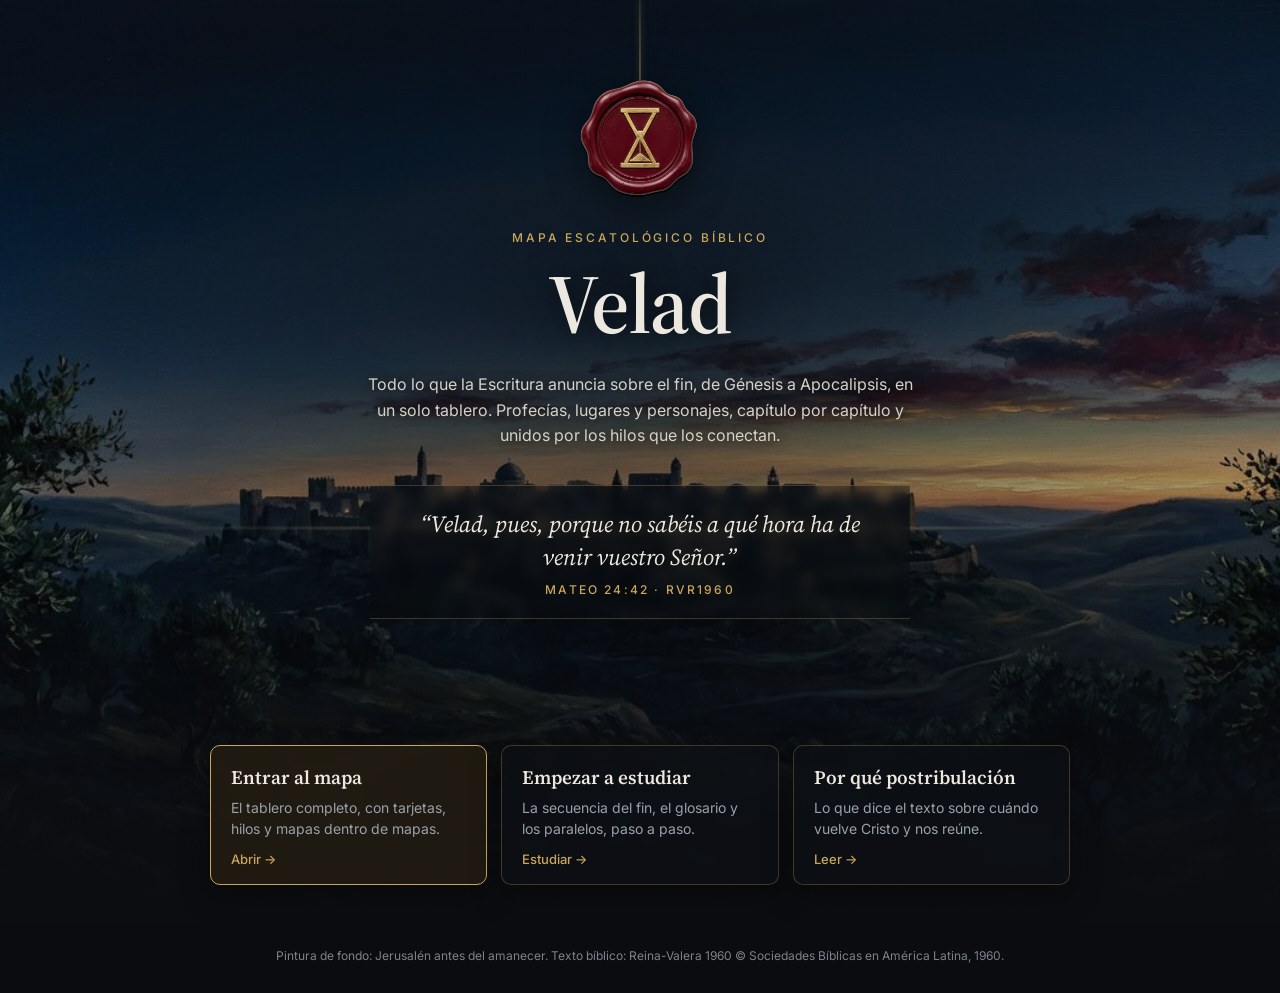
==== commit ad61b384: "Portada y miniatura og3 sin subtítulo" ====
--- a/index.html
+++ b/index.html
@@ -5,11 +5,13 @@
     <meta name="description" content="Mapa de investigación bíblica de los últimos tiempos: Mateo 24, Daniel, Zacarías y Apocalipsis, con lugares, fotos e hilos que los conectan."/>
     <meta property="og:title" content="Velad: Mapa de los Últimos Tiempos"/>
     <meta property="og:description" content="Mapa de investigación bíblica de los últimos tiempos: Mateo 24, Daniel, Zacarías y Apocalipsis."/>
-    <meta property="og:image" content="https://augustodichuk-misio.github.io/Velad/og.jpg"/>
+    <meta property="og:image" content="https://augustodichuk-misio.github.io/Velad/og3.jpg"/>
     <meta property="og:type" content="website"/>
     <meta property="og:url" content="https://augustodichuk-misio.github.io/Velad/"/>
     <meta property="og:image:width" content="1200"/>
-    <meta property="og:image:height" content="675"/>
+    <meta property="og:image:height" content="630"/>
+    <meta name="twitter:card" content="summary_large_image"/>
+    <meta name="twitter:image" content="https://augustodichuk-misio.github.io/Velad/og3.jpg"/>
 <link rel="apple-touch-icon" href="apple-touch-icon.png"/>
 <script>if(location.hash.length>1)location.replace("mapa.html"+location.hash);</script>
 <link rel="stylesheet" href="https://fonts.googleapis.com/css2?family=Source+Serif+4:ital,opsz,wght@0,8..60,400;0,8..60,600;1,8..60,400&family=Inter:wght@400;500;600&display=swap"/>
@@ -63,7 +65,6 @@
   <img class="seal" src="img/sello-512.png" alt="Sello de Velad: reloj de arena"/>
   <p class="eyebrow">Mapa escatológico bíblico</p>
   <h1>Velad</h1>
-  <p class="sub">Mapa de los Últimos Tiempos</p>
   <p class="what">Todo lo que la Escritura anuncia sobre el fin, de Génesis a Apocalipsis, en un solo tablero. Profecías, lugares y personajes, capítulo por capítulo y unidos por los hilos que los conectan.</p>
   <blockquote class="verse">
     <p>“Velad, pues, porque no sabéis a qué hora ha de venir vuestro Señor.”</p>
